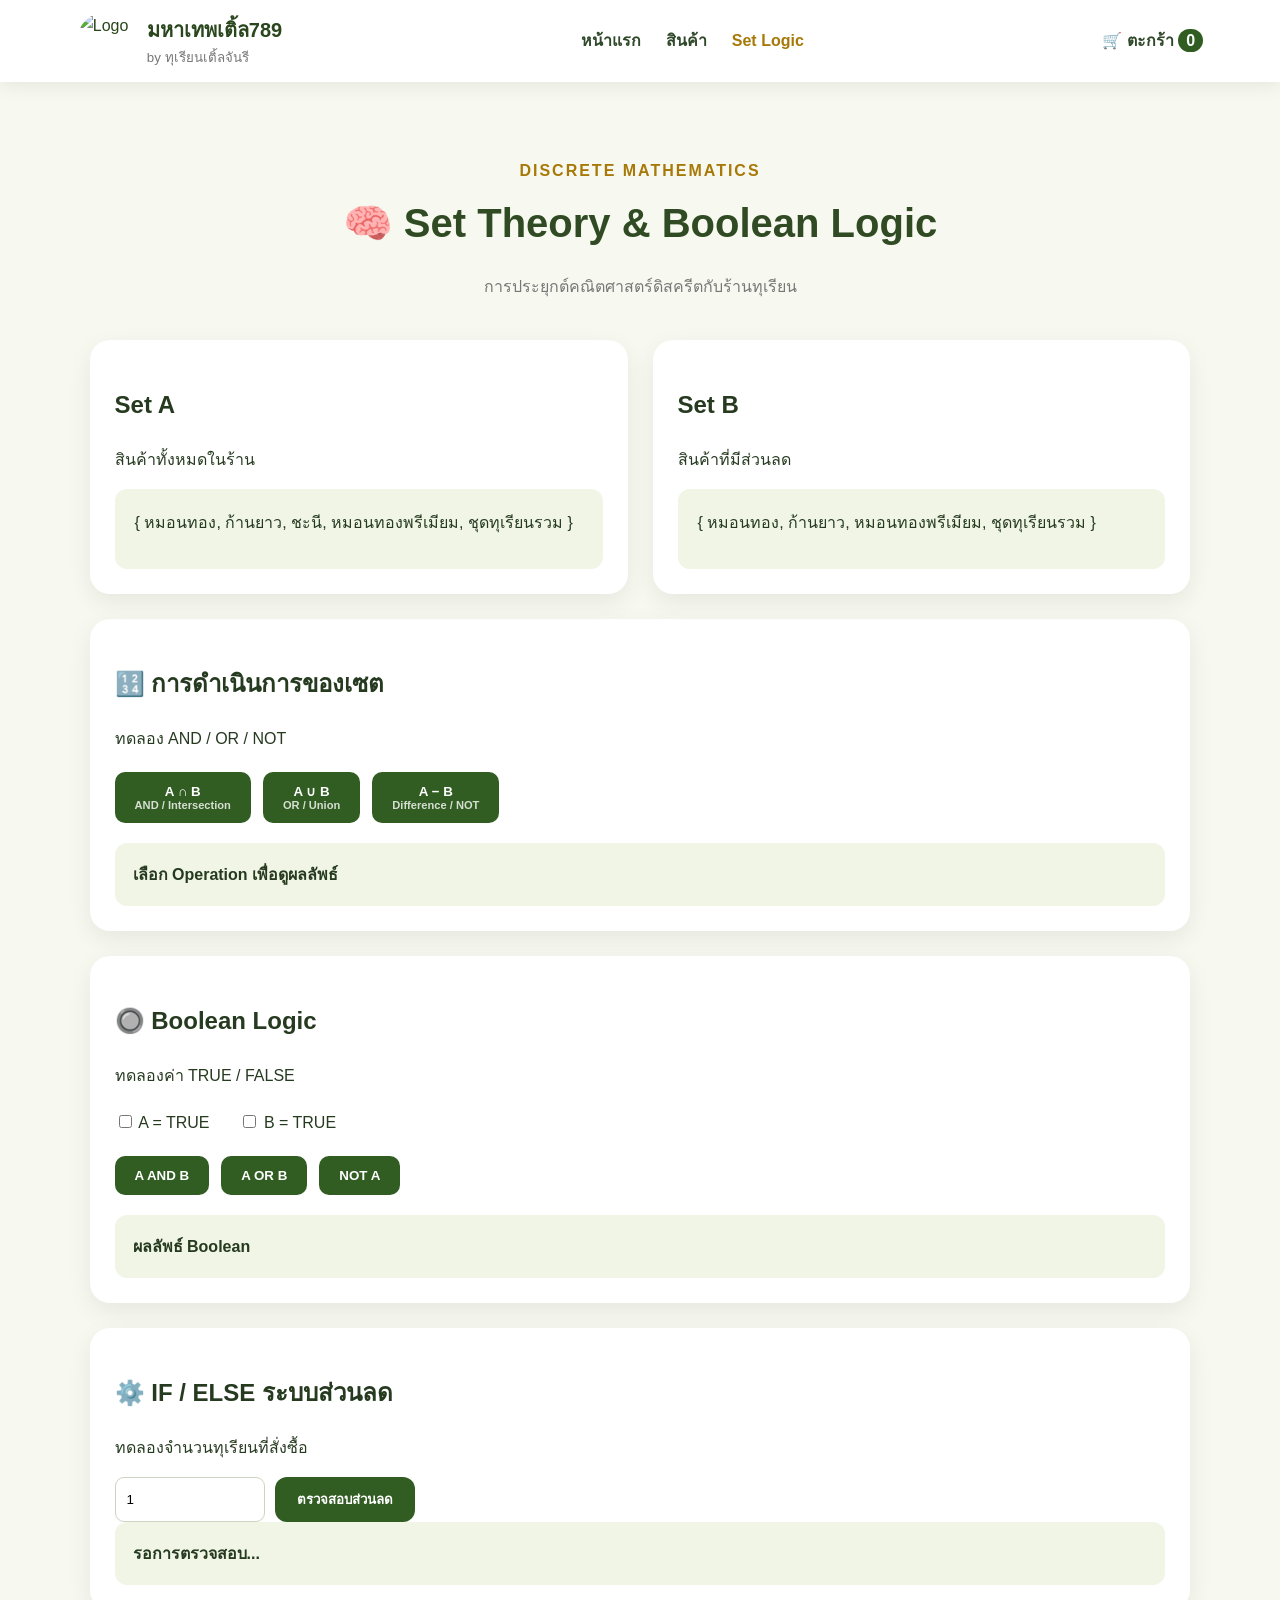
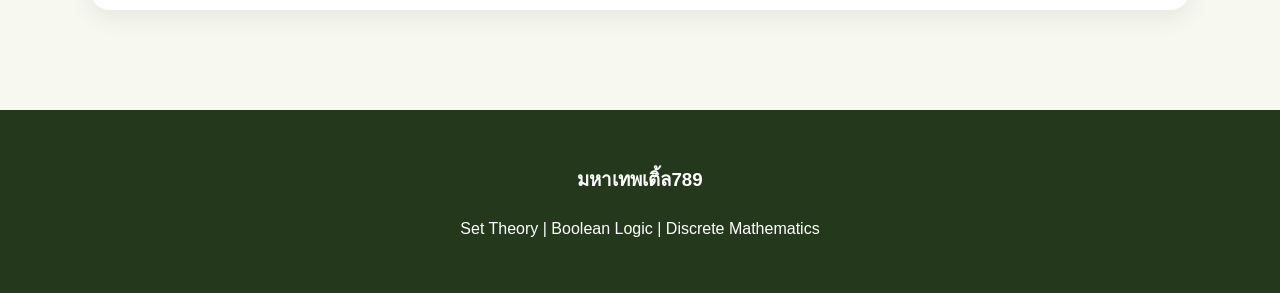
==== logic.html @ 9e235b9e "Rename logic html to logic.html" ====
<!DOCTYPE html>
<html lang="th">

<head>

    <meta charset="UTF-8">

    <meta name="viewport"
          content="width=device-width, initial-scale=1.0">

    <title>
        Set Logic | มหาเทพเติ้ล789
    </title>

    <link rel="stylesheet"
          href="style.css">

</head>


<body>


<header class="header">

    <a href="index.html"
       class="brand">

        <img src="images/logo.png"
             alt="Logo">

        <div>

            <strong>
                มหาเทพเติ้ล789
            </strong>

            <small>
                by ทุเรียนเติ้ลจันรี
            </small>

        </div>

    </a>


    <nav>

        <a href="index.html">
            หน้าแรก
        </a>

        <a href="products.html">
            สินค้า
        </a>

        <a class="active"
           href="logic.html">
            Set Logic
        </a>

    </nav>


    <a href="products.html"
       class="cart-link">

        🛒 ตะกร้า

        <span id="cartCount">
            0
        </span>

    </a>

</header>


<main class="section">


<div class="section-title">

    <span>
        DISCRETE MATHEMATICS
    </span>

    <h1>
        🧠 Set Theory & Boolean Logic
    </h1>

    <p>
        การประยุกต์คณิตศาสตร์ดิสครีตกับร้านทุเรียน
    </p>

</div>


<!-- SET A / SET B -->

<div class="logic-grid">


    <div class="logic-card">

        <h2>
            Set A
        </h2>

        <p>
            สินค้าทั้งหมดในร้าน
        </p>

        <div id="setA"
             class="set-box">

            กำลังโหลด...

        </div>

    </div>


    <div class="logic-card">

        <h2>
            Set B
        </h2>

        <p>
            สินค้าที่มีส่วนลด
        </p>

        <div id="setB"
             class="set-box">

            กำลังโหลด...

        </div>

    </div>

</div>


<!-- SET OPERATION -->

<div class="logic-card">

    <h2>
        🔢 การดำเนินการของเซต
    </h2>

    <p>
        ทดลอง AND / OR / NOT
    </p>


    <div class="logic-buttons">


        <button onclick="setOperation('AND')">

            A ∩ B

            <small>
                AND / Intersection
            </small>

        </button>


        <button onclick="setOperation('OR')">

            A ∪ B

            <small>
                OR / Union
            </small>

        </button>


        <button onclick="setOperation('NOT')">

            A − B

            <small>
                Difference / NOT
            </small>

        </button>

    </div>


    <div id="setResult"
         class="result">

        เลือก Operation
        เพื่อดูผลลัพธ์

    </div>

</div>


<!-- BOOLEAN -->

<div class="logic-card">

    <h2>
        🔘 Boolean Logic
    </h2>

    <p>
        ทดลองค่า TRUE / FALSE
    </p>


    <div class="boolean-controls">


        <label>

            <input
                type="checkbox"
                id="booleanA">

            A = TRUE

        </label>


        <label>

            <input
                type="checkbox"
                id="booleanB">

            B = TRUE

        </label>

    </div>


    <div class="logic-buttons">


        <button onclick="booleanOperation('AND')">

            A AND B

        </button>


        <button onclick="booleanOperation('OR')">

            A OR B

        </button>


        <button onclick="booleanOperation('NOT')">

            NOT A

        </button>


    </div>


    <div id="booleanResult"
         class="result">

        ผลลัพธ์ Boolean

    </div>

</div>


<!-- IF ELSE -->

<div class="logic-card">

    <h2>
        ⚙️ IF / ELSE ระบบส่วนลด
    </h2>

    <p>
        ทดลองจำนวนทุเรียนที่สั่งซื้อ
    </p>


    <div class="form-row">

        <input
            type="number"
            id="quantityInput"
            min="1"
            value="1">


        <button
            class="btn"
            onclick="checkDiscount()">

            ตรวจสอบส่วนลด

        </button>

    </div>


    <div id="ifElseResult"
         class="result">

        รอการตรวจสอบ...

    </div>

</div>


</main>


<footer>

    <h3>
        มหาเทพเติ้ล789
    </h3>

    <p>
        Set Theory
        |
        Boolean Logic
        |
        Discrete Mathematics
    </p>

</footer>


<script src="script.js"></script>

</body>

</html>
---- style.css ----
* {
    box-sizing: border-box;
}


html {
    scroll-behavior: smooth;
}


body {
    margin: 0;

    font-family:
        Tahoma,
        Arial,
        sans-serif;

    color: #263a20;

    background: #f7f8ef;

    line-height: 1.7;
}


/* ================= HEADER ================= */

.header {

    position: sticky;

    top: 0;

    z-index: 100;

    display: flex;

    align-items: center;

    justify-content: space-between;

    padding: 12px 6%;

    background: white;

    box-shadow:
        0 3px 18px rgba(0,0,0,.08);

}


.brand {

    display: flex;

    align-items: center;

    gap: 12px;

    text-decoration: none;

    color: #29461c;

}


.brand img {

    width: 58px;

    height: 58px;

    border-radius: 50%;

    object-fit: cover;

}


.brand strong {

    display: block;

    font-size: 20px;

}


.brand small {

    display: block;

    color: #777;

}


nav {

    display: flex;

    gap: 25px;

}


nav a {

    color: #30482a;

    text-decoration: none;

    font-weight: bold;

}


nav a:hover,
nav a.active {

    color: #a77908;

}


.cart-link {

    text-decoration: none;

    color: #30482a;

    font-weight: bold;

}


.cart-link span {

    background: #315d22;

    color: white;

    padding: 3px 8px;

    border-radius: 20px;

}


/* ================= HERO ================= */

.hero {

    min-height: 650px;

    padding: 70px 8%;

    display: flex;

    align-items: center;

    justify-content: space-between;

    background:
        linear-gradient(
            135deg,
            #eaf4d3,
            #fffbea
        );

}


.hero-content {

    width: 50%;

}


.badge {

    display: inline-block;

    padding: 7px 15px;

    border-radius: 30px;

    background: #dcecbc;

    color: #3b641f;

    font-weight: bold;

}


.hero h1 {

    font-size: 65px;

    line-height: 1.15;

    color: #294719;

}


.hero h1 span {

    color: #b7870c;

}


.hero-content p {

    font-size: 18px;

    color: #5c6856;

}


.hero-image {

    width: 45%;

    text-align: center;

}


.hero-image img {

    width: 100%;

    max-width: 520px;

    filter:
        drop-shadow(
            0 20px 20px
            rgba(0,0,0,.25)
        );

}


.hero-buttons {

    display: flex;

    gap: 12px;

    margin-top: 25px;

}


/* ================= BUTTON ================= */

.btn {

    display: inline-block;

    padding: 12px 22px;

    border-radius: 12px;

    background: #315d22;

    color: white;

    text-decoration: none;

    border: none;

    font-weight: bold;

    cursor: pointer;

}


.btn.secondary {

    background: white;

    color: #315d22;

    border: 1px solid #315d22;

}


.btn:hover {

    opacity: .85;

}


/* ================= SECTION ================= */

.section {

    padding: 75px 7%;

}


.section-title {

    text-align: center;

    margin-bottom: 40px;

}


.section-title span {

    color: #a77908;

    font-weight: bold;

    letter-spacing: 2px;

}


.section-title h1,
.section-title h2 {

    margin: 5px 0;

    font-size: 40px;

    color: #304b23;

}


.section-title p {

    color: #777;

}


/* ================= FEATURE ================= */

.feature-grid {

    display: grid;

    grid-template-columns:
        repeat(
            auto-fit,
            minmax(230px,1fr)
        );

    gap: 25px;

}


.feature-card {

    background: white;

    padding: 25px;

    border-radius: 20px;

    box-shadow:
        0 8px 25px
        rgba(0,0,0,.07);

}


.feature-icon {

    font-size: 40px;

}


/* ================= FILTER ================= */

.filters {

    display: flex;

    justify-content: center;

    flex-wrap: wrap;

    gap: 10px;

    margin-bottom: 30px;

}


.filter {

    padding: 9px 18px;

    border-radius: 30px;

    border: 1px solid #ccd5c3;

    background: white;

    color: #315d22;

    cursor: pointer;

}


.filter.active,
.filter:hover {

    background: #315d22;

    color: white;

}


/* ================= PRODUCT ================= */

.product-grid {

    display: grid;

    grid-template-columns:
        repeat(
            auto-fit,
            minmax(230px,1fr)
        );

    gap: 25px;

}


.product-card {

    background: white;

    padding: 20px;

    border-radius: 20px;

    box-shadow:
        0 8px 25px
        rgba(0,0,0,.07);

}


.product-image {

    height: 190px;

    background: #f0f5e5;

    border-radius: 15px;

    display: flex;

    justify-content: center;

    align-items: center;

}


.product-image img {

    width: 100%;

    height: 100%;

    object-fit: contain;

}


.category {

    font-size: 13px;

    color: #a77908;

}


.price {

    font-size: 22px;

    font-weight: bold;

    color: #b37d05;

}


.old-price {

    text-decoration: line-through;

    color: #999;

    font-size: 14px;

}


.add-cart {

    width: 100%;

    border: none;

    padding: 11px;

    background: #315d22;

    color: white;

    border-radius: 10px;

    cursor: pointer;

    font-weight: bold;

}


/* ================= CART ================= */

.cart-box {

    display: grid;

    grid-template-columns:
        1.5fr 1fr;

    gap: 25px;

    margin-top: 60px;

    background: white;

    padding: 25px;

    border-radius: 20px;

}


.cart-box aside {

    background: #f3f5eb;

    padding: 20px;

    border-radius: 15px;

}


.cart-item {

    display: flex;

    align-items: center;

    gap: 15px;

    padding: 15px 0;

    border-bottom: 1px solid #eee;

}


.cart-item img {

    width: 70px;

    height: 70px;

    object-fit: contain;

}


.cart-info {

    flex: 1;

}


.qty button {

    border: none;

    width: 30px;

    height: 30px;

    border-radius: 50%;

    background: #315d22;

    color: white;

    cursor: pointer;

}


.delete {

    background: #c94735;

    color: white;

    border: none;

    padding: 6px 10px;

    border-radius: 8px;

    cursor: pointer;

}


.summary {

    display: flex;

    justify-content: space-between;

    margin: 15px 0;

}


.total {

    display: flex;

    justify-content: space-between;

    font-size: 22px;

}


.checkout {

    width: 100%;

    margin-top: 20px;

    padding: 13px;

    border: none;

    border-radius: 10px;

    background: #315d22;

    color: white;

    cursor: pointer;

    font-weight: bold;

}


/* ================= LOGIC ================= */

.logic-grid {

    display: grid;

    grid-template-columns:
        repeat(
            auto-fit,
            minmax(280px,1fr)
        );

    gap: 25px;

}


.logic-card {

    background: white;

    padding: 25px;

    margin-bottom: 25px;

    border-radius: 20px;

    box-shadow:
        0 8px 25px
        rgba(0,0,0,.07);

}


.set-box {

    background: #f0f5e5;

    padding: 20px;

    border-radius: 12px;

    min-height: 80px;

}


.logic-buttons {

    display: flex;

    flex-wrap: wrap;

    gap: 12px;

    margin: 20px 0;

}


.logic-buttons button {

    border: none;

    padding: 12px 20px;

    border-radius: 10px;

    background: #315d22;

    color: white;

    cursor: pointer;

    font-weight: bold;

}


.logic-buttons small {

    display: block;

    opacity: .8;

}


.result {

    background: #f0f5e5;

    padding: 18px;

    border-radius: 12px;

    font-weight: bold;

}


.boolean-controls {

    display: flex;

    gap: 30px;

    margin: 20px 0;

}


.form-row {

    display: flex;

    gap: 10px;

}


.form-row input {

    padding: 11px;

    width: 150px;

    border: 1px solid #ccd5c3;

    border-radius: 9px;

}


/* ================= FOOTER ================= */

footer {

    text-align: center;

    background: #24391c;

    color: white;

    padding: 35px 20px;

}


/* ================= MOBILE ================= */

@media(max-width:850px) {

    .header {

        flex-wrap: wrap;

        gap: 12px;

    }


    nav {

        width: 100%;

        justify-content: center;

    }


    .hero {

        flex-direction: column;

        text-align: center;

    }


    .hero-content,
    .hero-image {

        width: 100%;

    }


    .hero-image {

        margin-top: 30px;

    }


    .cart-box {

        grid-template-columns: 1fr;

    }

}


@media(max-width:600px) {

    .hero h1 {

        font-size: 43px;

    }


    .hero-buttons {

        flex-direction: column;

    }


    .boolean-controls {

        flex-direction: column;

        gap: 10px;

    }


    .form-row {

        flex-direction: column;

    }


    .form-row input {

        width: 100%;

    }

}
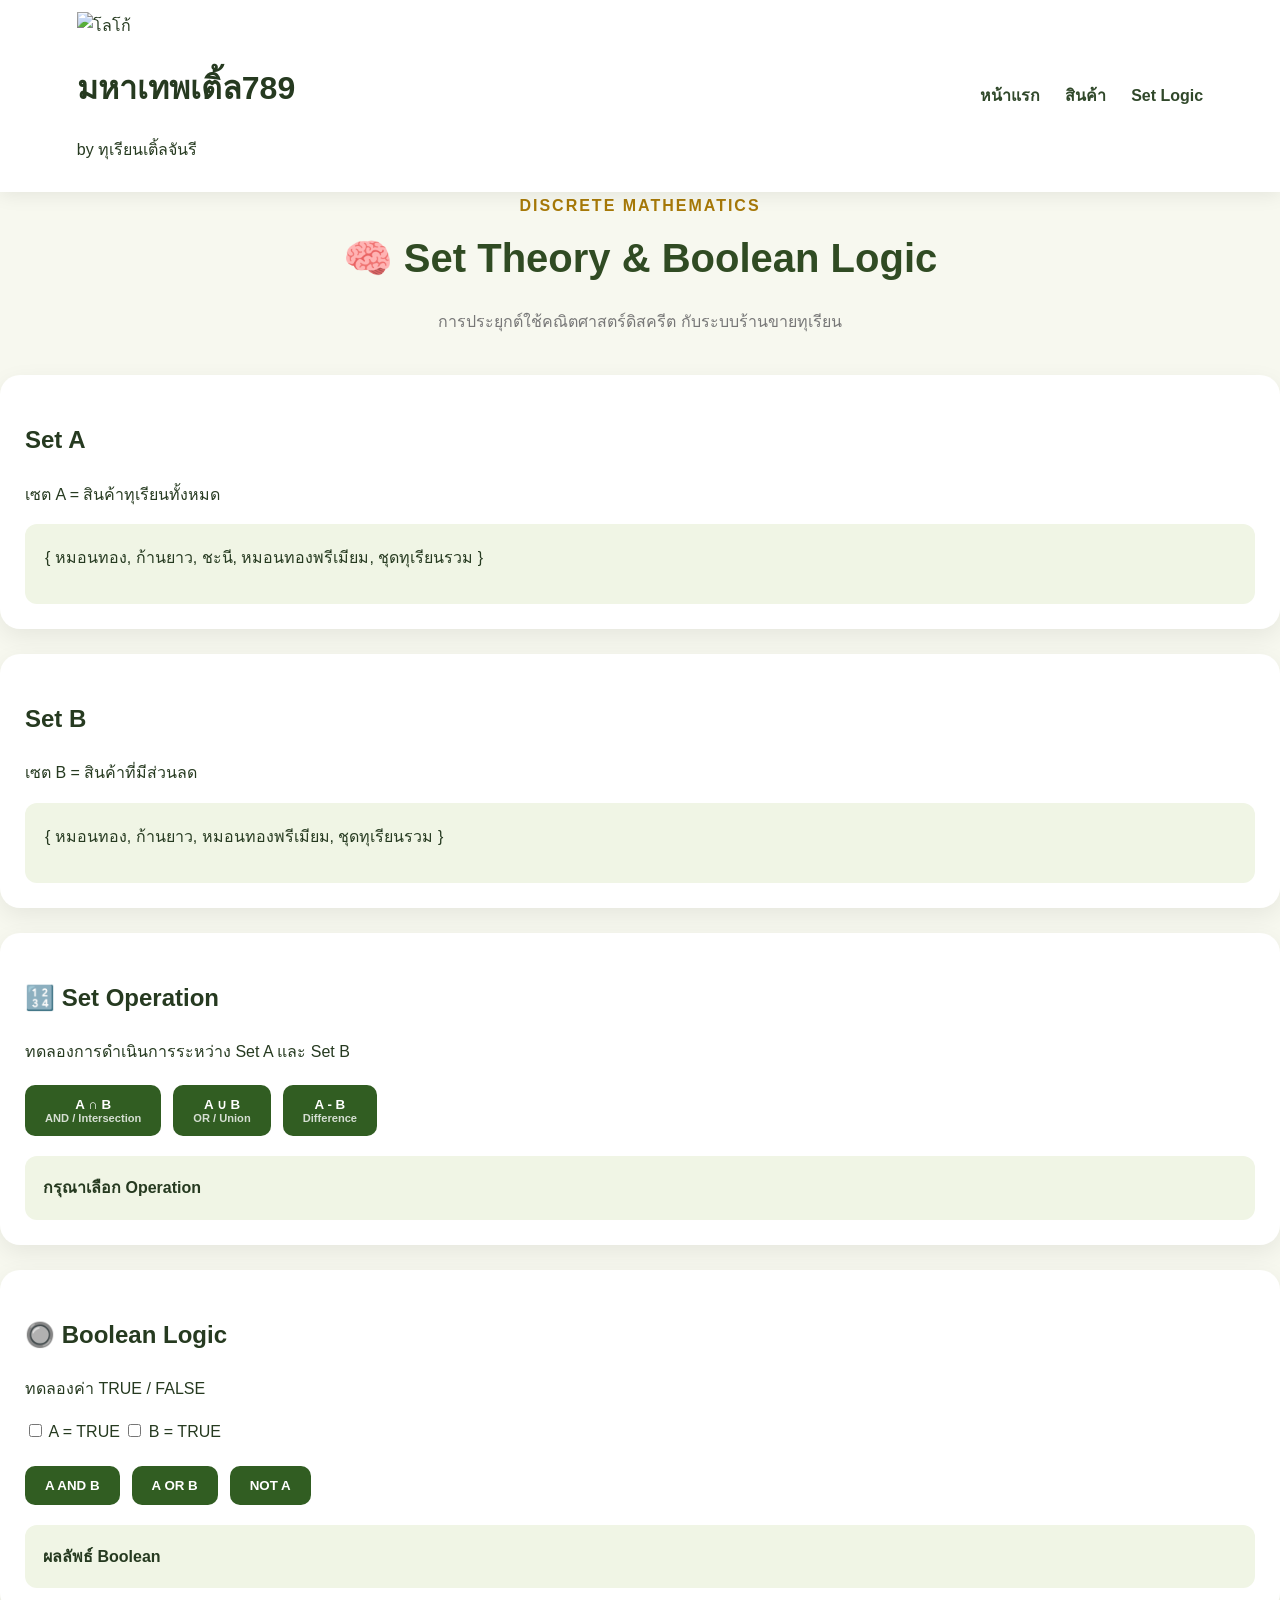
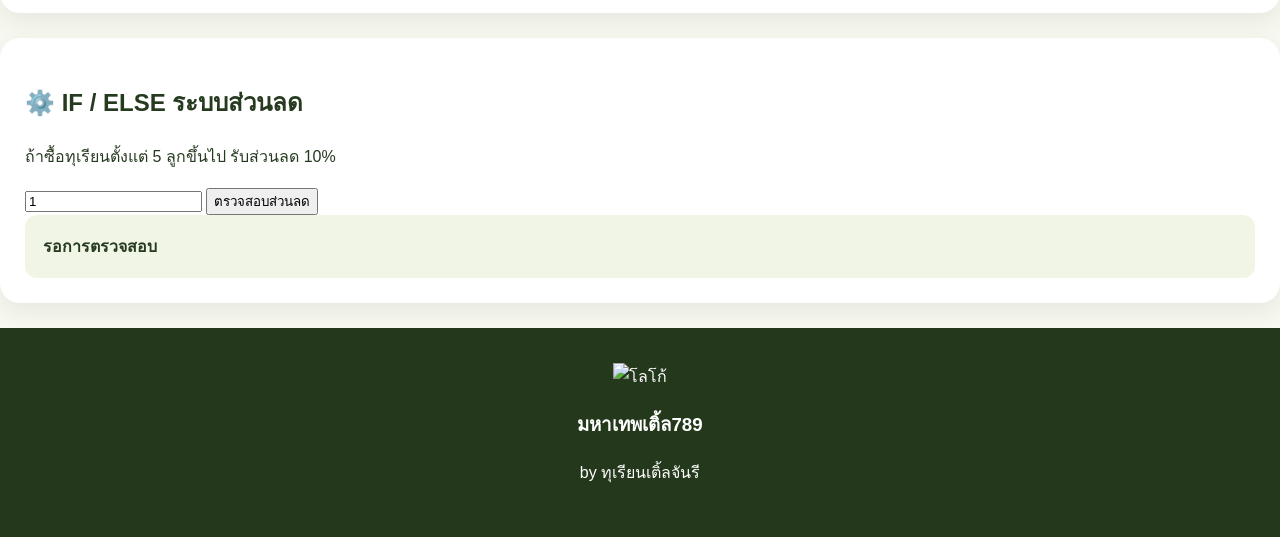
==== commit 2977860a: "Update logic.html" ====
--- a/logic.html
+++ b/logic.html
@@ -8,339 +8,267 @@
     <meta name="viewport"
           content="width=device-width, initial-scale=1.0">
 
-    <title>
-        Set Logic | มหาเทพเติ้ล789
-    </title>
-
-    <link rel="stylesheet"
-          href="style.css">
+    <title>Set Logic | มหาเทพเติ้ล789</title>
+
+    <link rel="stylesheet" href="style.css">
 
 </head>
 
-
 <body>
 
 
 <header class="header">
 
-    <a href="index.html"
-       class="brand">
-
-        <img src="images/logo.png"
-             alt="Logo">
+    <div class="logo-area">
+
+        <img src="durian.png"
+             class="logo"
+             alt="โลโก้">
 
         <div>
 
-            <strong>
-                มหาเทพเติ้ล789
-            </strong>
-
-            <small>
-                by ทุเรียนเติ้ลจันรี
-            </small>
-
-        </div>
-
-    </a>
+            <h1>มหาเทพเติ้ล789</h1>
+
+            <p>by ทุเรียนเติ้ลจันรี</p>
+
+        </div>
+
+    </div>
 
 
     <nav>
 
-        <a href="index.html">
-            หน้าแรก
-        </a>
-
-        <a href="products.html">
-            สินค้า
-        </a>
-
-        <a class="active"
-           href="logic.html">
-            Set Logic
-        </a>
+        <a href="index.html">หน้าแรก</a>
+
+        <a href="products.html">สินค้า</a>
+
+        <a href="logic.html">Set Logic</a>
 
     </nav>
 
-
-    <a href="products.html"
-       class="cart-link">
-
-        🛒 ตะกร้า
-
-        <span id="cartCount">
-            0
+</header>
+
+
+<section class="logic-page">
+
+    <div class="section-title">
+
+        <span>
+            DISCRETE MATHEMATICS
         </span>
 
-    </a>
-
-</header>
-
-
-<main class="section">
-
-
-<div class="section-title">
-
-    <span>
-        DISCRETE MATHEMATICS
-    </span>
-
-    <h1>
-        🧠 Set Theory & Boolean Logic
-    </h1>
-
-    <p>
-        การประยุกต์คณิตศาสตร์ดิสครีตกับร้านทุเรียน
-    </p>
-
-</div>
-
-
-<!-- SET A / SET B -->
-
-<div class="logic-grid">
-
-
-    <div class="logic-card">
-
         <h2>
-            Set A
+            🧠 Set Theory & Boolean Logic
         </h2>
 
         <p>
-            สินค้าทั้งหมดในร้าน
+            การประยุกต์ใช้คณิตศาสตร์ดิสครีต
+            กับระบบร้านขายทุเรียน
+        </p>
+
+    </div>
+
+
+    <!-- SET A -->
+
+    <div class="logic-card">
+
+        <h2>Set A</h2>
+
+        <p>
+            เซต A = สินค้าทุเรียนทั้งหมด
         </p>
 
         <div id="setA"
              class="set-box">
 
-            กำลังโหลด...
-
-        </div>
-
-    </div>
-
-
-    <div class="logic-card">
-
-        <h2>
-            Set B
-        </h2>
-
-        <p>
-            สินค้าที่มีส่วนลด
+        </div>
+
+    </div>
+
+
+    <!-- SET B -->
+
+    <div class="logic-card">
+
+        <h2>Set B</h2>
+
+        <p>
+            เซต B = สินค้าที่มีส่วนลด
         </p>
 
         <div id="setB"
              class="set-box">
 
-            กำลังโหลด...
-
-        </div>
-
-    </div>
-
-</div>
-
-
-<!-- SET OPERATION -->
-
-<div class="logic-card">
-
-    <h2>
-        🔢 การดำเนินการของเซต
-    </h2>
-
-    <p>
-        ทดลอง AND / OR / NOT
-    </p>
-
-
-    <div class="logic-buttons">
-
-
-        <button onclick="setOperation('AND')">
-
-            A ∩ B
-
-            <small>
-                AND / Intersection
-            </small>
-
-        </button>
-
-
-        <button onclick="setOperation('OR')">
-
-            A ∪ B
-
-            <small>
-                OR / Union
-            </small>
-
-        </button>
-
-
-        <button onclick="setOperation('NOT')">
-
-            A − B
-
-            <small>
-                Difference / NOT
-            </small>
-
-        </button>
-
-    </div>
-
-
-    <div id="setResult"
-         class="result">
-
-        เลือก Operation
-        เพื่อดูผลลัพธ์
-
-    </div>
-
-</div>
-
-
-<!-- BOOLEAN -->
-
-<div class="logic-card">
-
-    <h2>
-        🔘 Boolean Logic
-    </h2>
-
-    <p>
-        ทดลองค่า TRUE / FALSE
-    </p>
-
-
-    <div class="boolean-controls">
-
-
-        <label>
-
-            <input
-                type="checkbox"
-                id="booleanA">
+        </div>
+
+    </div>
+
+
+    <!-- SET OPERATION -->
+
+    <div class="logic-card">
+
+        <h2>🔢 Set Operation</h2>
+
+        <p>
+            ทดลองการดำเนินการระหว่าง Set A และ Set B
+        </p>
+
+
+        <div class="logic-buttons">
+
+            <button onclick="setOperation('AND')">
+
+                A ∩ B
+
+                <small>
+                    AND / Intersection
+                </small>
+
+            </button>
+
+
+            <button onclick="setOperation('OR')">
+
+                A ∪ B
+
+                <small>
+                    OR / Union
+                </small>
+
+            </button>
+
+
+            <button onclick="setOperation('NOT')">
+
+                A - B
+
+                <small>
+                    Difference
+                </small>
+
+            </button>
+
+        </div>
+
+
+        <div id="logicResult"
+             class="result">
+
+            กรุณาเลือก Operation
+
+        </div>
+
+    </div>
+
+
+    <!-- BOOLEAN -->
+
+    <div class="logic-card">
+
+        <h2>🔘 Boolean Logic</h2>
+
+        <p>
+            ทดลองค่า TRUE / FALSE
+        </p>
+
+
+        <label class="check">
+
+            <input type="checkbox"
+                   id="booleanA">
 
             A = TRUE
 
         </label>
 
 
-        <label>
-
-            <input
-                type="checkbox"
-                id="booleanB">
+        <label class="check">
+
+            <input type="checkbox"
+                   id="booleanB">
 
             B = TRUE
 
         </label>
 
-    </div>
-
-
-    <div class="logic-buttons">
-
-
-        <button onclick="booleanOperation('AND')">
-
-            A AND B
-
-        </button>
-
-
-        <button onclick="booleanOperation('OR')">
-
-            A OR B
-
-        </button>
-
-
-        <button onclick="booleanOperation('NOT')">
-
-            NOT A
-
-        </button>
-
-
-    </div>
-
-
-    <div id="booleanResult"
-         class="result">
-
-        ผลลัพธ์ Boolean
-
-    </div>
-
-</div>
-
-
-<!-- IF ELSE -->
-
-<div class="logic-card">
-
-    <h2>
-        ⚙️ IF / ELSE ระบบส่วนลด
-    </h2>
-
-    <p>
-        ทดลองจำนวนทุเรียนที่สั่งซื้อ
-    </p>
-
-
-    <div class="form-row">
+
+        <div class="logic-buttons">
+
+            <button onclick="booleanOperation('AND')">
+                A AND B
+            </button>
+
+            <button onclick="booleanOperation('OR')">
+                A OR B
+            </button>
+
+            <button onclick="booleanOperation('NOT')">
+                NOT A
+            </button>
+
+        </div>
+
+
+        <div id="booleanResult"
+             class="result">
+
+            ผลลัพธ์ Boolean
+
+        </div>
+
+    </div>
+
+
+    <!-- IF ELSE -->
+
+    <div class="logic-card">
+
+        <h2>
+            ⚙️ IF / ELSE ระบบส่วนลด
+        </h2>
+
+        <p>
+            ถ้าซื้อทุเรียนตั้งแต่ 5 ลูกขึ้นไป
+            รับส่วนลด 10%
+        </p>
+
 
         <input
             type="number"
             id="quantityInput"
-            min="1"
-            value="1">
-
-
-        <button
-            class="btn"
-            onclick="checkDiscount()">
-
+            value="1"
+            min="1">
+
+
+        <button onclick="checkDiscount()">
             ตรวจสอบส่วนลด
-
         </button>
 
-    </div>
-
-
-    <div id="ifElseResult"
-         class="result">
-
-        รอการตรวจสอบ...
-
-    </div>
-
-</div>
-
-
-</main>
+
+        <div id="ifElseResult"
+             class="result">
+
+            รอการตรวจสอบ
+
+        </div>
+
+    </div>
+
+
+</section>
 
 
 <footer>
 
-    <h3>
-        มหาเทพเติ้ล789
-    </h3>
-
-    <p>
-        Set Theory
-        |
-        Boolean Logic
-        |
-        Discrete Mathematics
-    </p>
+    <img src="durian.png"
+         class="footer-logo"
+         alt="โลโก้">
+
+    <h3>มหาเทพเติ้ล789</h3>
+
+    <p>by ทุเรียนเติ้ลจันรี</p>
 
 </footer>
 
@@ -348,5 +276,4 @@
 <script src="script.js"></script>
 
 </body>
-
 </html>
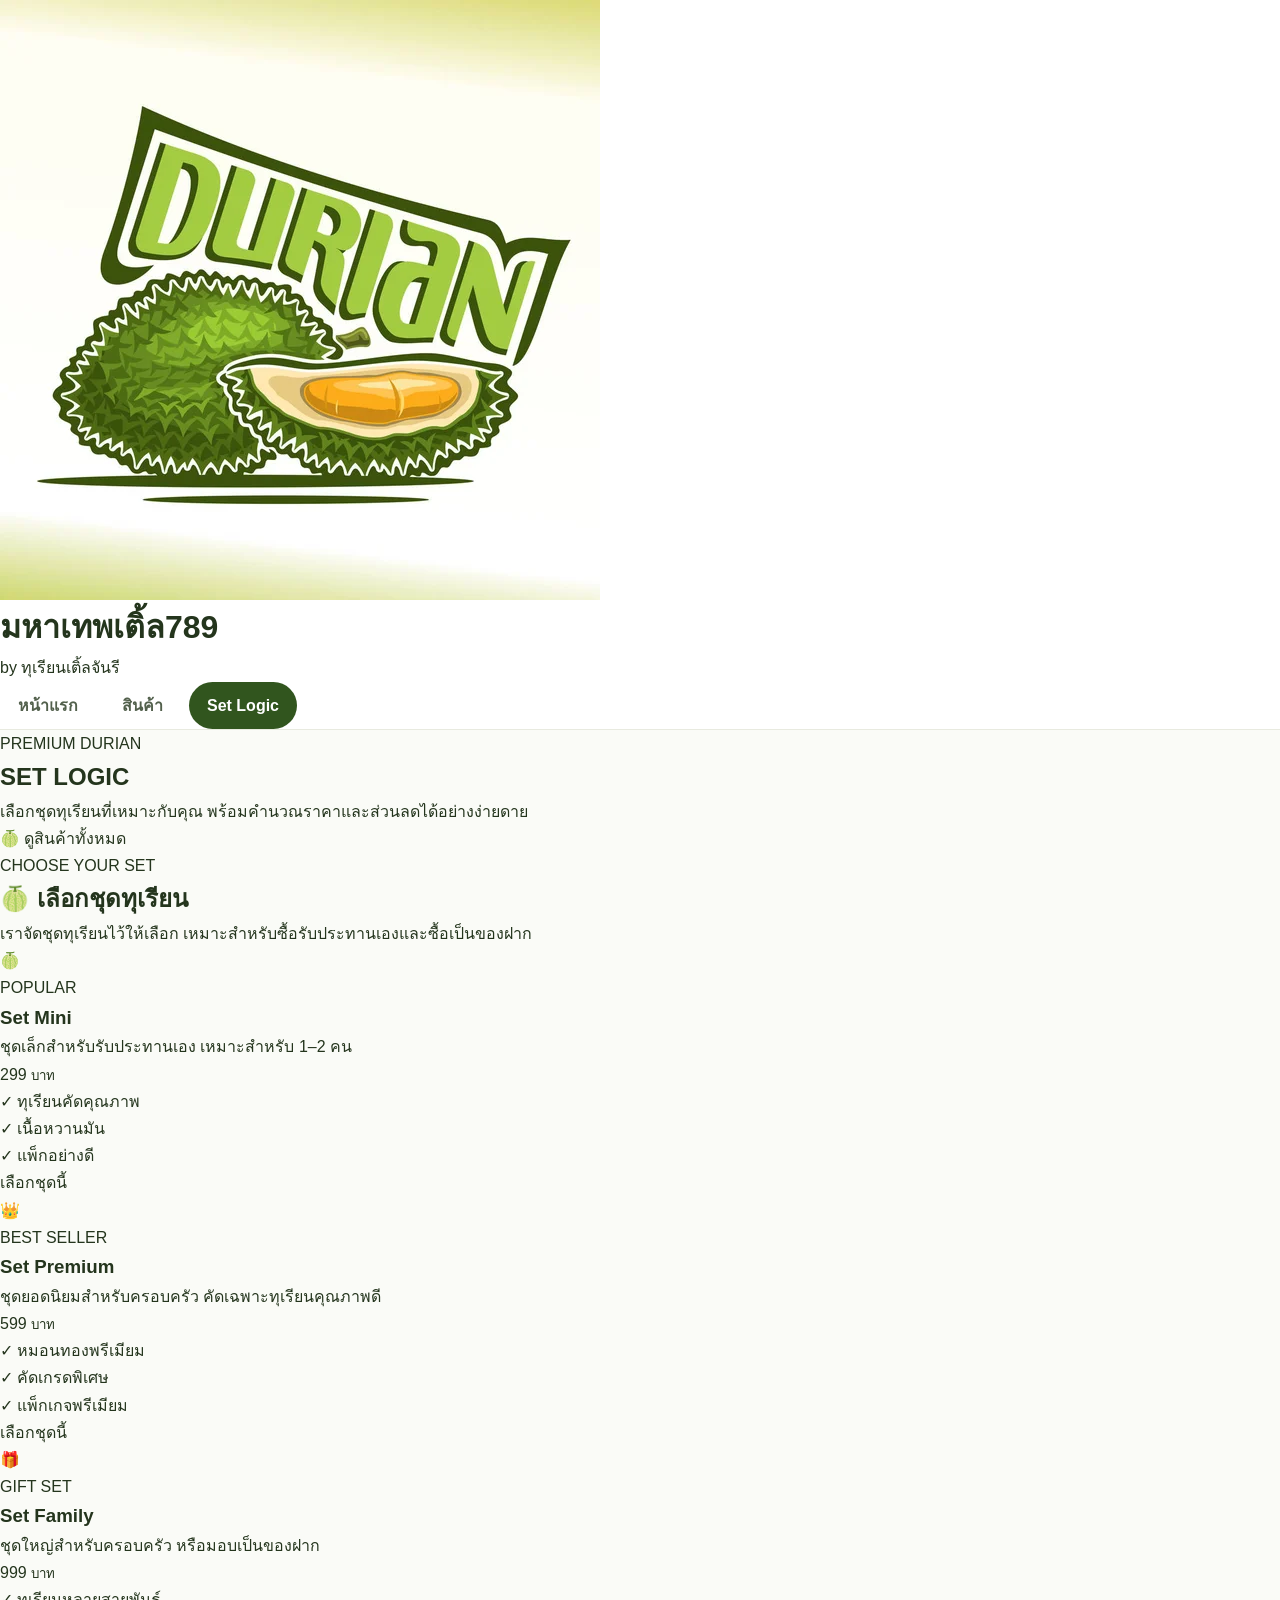
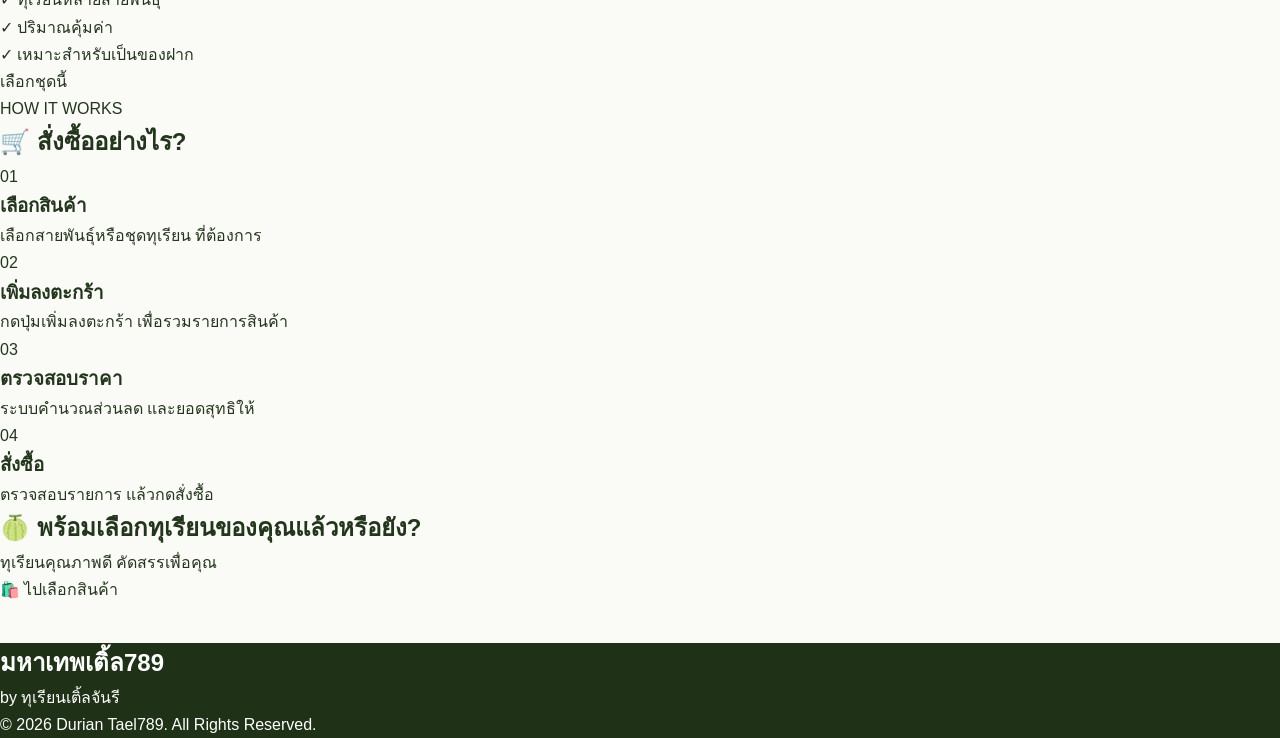
==== commit a637771e: "Update logic.html" ====
--- a/logic.html
+++ b/logic.html
@@ -1,279 +1,328 @@
 <!DOCTYPE html>
 <html lang="th">
-
 <head>
-
     <meta charset="UTF-8">
-
-    <meta name="viewport"
-          content="width=device-width, initial-scale=1.0">
+    <meta name="viewport" content="width=device-width, initial-scale=1.0">
 
     <title>Set Logic | มหาเทพเติ้ล789</title>
 
     <link rel="stylesheet" href="style.css">
-
 </head>
 
 <body>
 
-
+<!-- ================= HEADER ================= -->
 <header class="header">
 
     <div class="logo-area">
-
-        <img src="durian.png"
-             class="logo"
-             alt="โลโก้">
+        <img src="logo.png" alt="โลโก้ร้าน" class="logo">
 
         <div>
-
             <h1>มหาเทพเติ้ล789</h1>
-
             <p>by ทุเรียนเติ้ลจันรี</p>
-
-        </div>
-
+        </div>
     </div>
 
-
     <nav>
-
         <a href="index.html">หน้าแรก</a>
-
         <a href="products.html">สินค้า</a>
-
-        <a href="logic.html">Set Logic</a>
-
+        <a href="logic.html" class="active">Set Logic</a>
     </nav>
 
 </header>
 
 
-<section class="logic-page">
+<!-- ================= HERO ================= -->
+<section class="logic-hero">
+
+    <div class="logic-hero-content">
+
+        <span class="logic-label">
+            PREMIUM DURIAN
+        </span>
+
+        <h2>
+            SET LOGIC
+        </h2>
+
+        <p>
+            เลือกชุดทุเรียนที่เหมาะกับคุณ
+            พร้อมคำนวณราคาและส่วนลดได้อย่างง่ายดาย
+        </p>
+
+        <a href="products.html" class="logic-main-btn">
+            🍈 ดูสินค้าทั้งหมด
+        </a>
+
+    </div>
+
+</section>
+
+
+<!-- ================= SET LOGIC ================= -->
+<main class="logic-container">
 
     <div class="section-title">
 
-        <span>
-            DISCRETE MATHEMATICS
-        </span>
+        <span>CHOOSE YOUR SET</span>
 
         <h2>
-            🧠 Set Theory & Boolean Logic
+            🍈 เลือกชุดทุเรียน
         </h2>
 
         <p>
-            การประยุกต์ใช้คณิตศาสตร์ดิสครีต
-            กับระบบร้านขายทุเรียน
+            เราจัดชุดทุเรียนไว้ให้เลือก
+            เหมาะสำหรับซื้อรับประทานเองและซื้อเป็นของฝาก
         </p>
 
     </div>
 
 
-    <!-- SET A -->
-
-    <div class="logic-card">
-
-        <h2>Set A</h2>
+    <!-- SET CARDS -->
+    <div class="logic-grid">
+
+
+        <!-- SET 1 -->
+        <div class="logic-card">
+
+            <div class="logic-icon">
+                🍈
+            </div>
+
+            <span class="logic-tag">
+                POPULAR
+            </span>
+
+            <h3>
+                Set Mini
+            </h3>
+
+            <p>
+                ชุดเล็กสำหรับรับประทานเอง
+                เหมาะสำหรับ 1–2 คน
+            </p>
+
+            <div class="logic-price">
+                299 <small>บาท</small>
+            </div>
+
+            <ul>
+                <li>✓ ทุเรียนคัดคุณภาพ</li>
+                <li>✓ เนื้อหวานมัน</li>
+                <li>✓ แพ็กอย่างดี</li>
+            </ul>
+
+            <a href="products.html" class="logic-btn">
+                เลือกชุดนี้
+            </a>
+
+        </div>
+
+
+        <!-- SET 2 -->
+        <div class="logic-card featured">
+
+            <div class="logic-icon">
+                👑
+            </div>
+
+            <span class="logic-tag">
+                BEST SELLER
+            </span>
+
+            <h3>
+                Set Premium
+            </h3>
+
+            <p>
+                ชุดยอดนิยมสำหรับครอบครัว
+                คัดเฉพาะทุเรียนคุณภาพดี
+            </p>
+
+            <div class="logic-price">
+                599 <small>บาท</small>
+            </div>
+
+            <ul>
+                <li>✓ หมอนทองพรีเมียม</li>
+                <li>✓ คัดเกรดพิเศษ</li>
+                <li>✓ แพ็กเกจพรีเมียม</li>
+            </ul>
+
+            <a href="products.html" class="logic-btn">
+                เลือกชุดนี้
+            </a>
+
+        </div>
+
+
+        <!-- SET 3 -->
+        <div class="logic-card">
+
+            <div class="logic-icon">
+                🎁
+            </div>
+
+            <span class="logic-tag">
+                GIFT SET
+            </span>
+
+            <h3>
+                Set Family
+            </h3>
+
+            <p>
+                ชุดใหญ่สำหรับครอบครัว
+                หรือมอบเป็นของฝาก
+            </p>
+
+            <div class="logic-price">
+                999 <small>บาท</small>
+            </div>
+
+            <ul>
+                <li>✓ ทุเรียนหลายสายพันธุ์</li>
+                <li>✓ ปริมาณคุ้มค่า</li>
+                <li>✓ เหมาะสำหรับเป็นของฝาก</li>
+            </ul>
+
+            <a href="products.html" class="logic-btn">
+                เลือกชุดนี้
+            </a>
+
+        </div>
+
+    </div>
+
+
+    <!-- ================= HOW IT WORKS ================= -->
+    <section class="logic-info">
+
+        <div class="section-title">
+
+            <span>HOW IT WORKS</span>
+
+            <h2>
+                🛒 สั่งซื้ออย่างไร?
+            </h2>
+
+        </div>
+
+
+        <div class="steps">
+
+            <div class="step">
+
+                <div class="step-number">
+                    01
+                </div>
+
+                <h3>
+                    เลือกสินค้า
+                </h3>
+
+                <p>
+                    เลือกสายพันธุ์หรือชุดทุเรียน
+                    ที่ต้องการ
+                </p>
+
+            </div>
+
+
+            <div class="step">
+
+                <div class="step-number">
+                    02
+                </div>
+
+                <h3>
+                    เพิ่มลงตะกร้า
+                </h3>
+
+                <p>
+                    กดปุ่มเพิ่มลงตะกร้า
+                    เพื่อรวมรายการสินค้า
+                </p>
+
+            </div>
+
+
+            <div class="step">
+
+                <div class="step-number">
+                    03
+                </div>
+
+                <h3>
+                    ตรวจสอบราคา
+                </h3>
+
+                <p>
+                    ระบบคำนวณส่วนลด
+                    และยอดสุทธิให้
+                </p>
+
+            </div>
+
+
+            <div class="step">
+
+                <div class="step-number">
+                    04
+                </div>
+
+                <h3>
+                    สั่งซื้อ
+                </h3>
+
+                <p>
+                    ตรวจสอบรายการ
+                    แล้วกดสั่งซื้อ
+                </p>
+
+            </div>
+
+        </div>
+
+    </section>
+
+
+    <!-- ================= CTA ================= -->
+    <section class="logic-cta">
+
+        <h2>
+            🍈 พร้อมเลือกทุเรียนของคุณแล้วหรือยัง?
+        </h2>
 
         <p>
-            เซต A = สินค้าทุเรียนทั้งหมด
+            ทุเรียนคุณภาพดี คัดสรรเพื่อคุณ
         </p>
 
-        <div id="setA"
-             class="set-box">
-
-        </div>
-
-    </div>
-
-
-    <!-- SET B -->
-
-    <div class="logic-card">
-
-        <h2>Set B</h2>
-
-        <p>
-            เซต B = สินค้าที่มีส่วนลด
-        </p>
-
-        <div id="setB"
-             class="set-box">
-
-        </div>
-
-    </div>
-
-
-    <!-- SET OPERATION -->
-
-    <div class="logic-card">
-
-        <h2>🔢 Set Operation</h2>
-
-        <p>
-            ทดลองการดำเนินการระหว่าง Set A และ Set B
-        </p>
-
-
-        <div class="logic-buttons">
-
-            <button onclick="setOperation('AND')">
-
-                A ∩ B
-
-                <small>
-                    AND / Intersection
-                </small>
-
-            </button>
-
-
-            <button onclick="setOperation('OR')">
-
-                A ∪ B
-
-                <small>
-                    OR / Union
-                </small>
-
-            </button>
-
-
-            <button onclick="setOperation('NOT')">
-
-                A - B
-
-                <small>
-                    Difference
-                </small>
-
-            </button>
-
-        </div>
-
-
-        <div id="logicResult"
-             class="result">
-
-            กรุณาเลือก Operation
-
-        </div>
-
-    </div>
-
-
-    <!-- BOOLEAN -->
-
-    <div class="logic-card">
-
-        <h2>🔘 Boolean Logic</h2>
-
-        <p>
-            ทดลองค่า TRUE / FALSE
-        </p>
-
-
-        <label class="check">
-
-            <input type="checkbox"
-                   id="booleanA">
-
-            A = TRUE
-
-        </label>
-
-
-        <label class="check">
-
-            <input type="checkbox"
-                   id="booleanB">
-
-            B = TRUE
-
-        </label>
-
-
-        <div class="logic-buttons">
-
-            <button onclick="booleanOperation('AND')">
-                A AND B
-            </button>
-
-            <button onclick="booleanOperation('OR')">
-                A OR B
-            </button>
-
-            <button onclick="booleanOperation('NOT')">
-                NOT A
-            </button>
-
-        </div>
-
-
-        <div id="booleanResult"
-             class="result">
-
-            ผลลัพธ์ Boolean
-
-        </div>
-
-    </div>
-
-
-    <!-- IF ELSE -->
-
-    <div class="logic-card">
-
-        <h2>
-            ⚙️ IF / ELSE ระบบส่วนลด
-        </h2>
-
-        <p>
-            ถ้าซื้อทุเรียนตั้งแต่ 5 ลูกขึ้นไป
-            รับส่วนลด 10%
-        </p>
-
-
-        <input
-            type="number"
-            id="quantityInput"
-            value="1"
-            min="1">
-
-
-        <button onclick="checkDiscount()">
-            ตรวจสอบส่วนลด
-        </button>
-
-
-        <div id="ifElseResult"
-             class="result">
-
-            รอการตรวจสอบ
-
-        </div>
-
-    </div>
-
-
-</section>
-
-
+        <a href="products.html">
+            🛍️ ไปเลือกสินค้า
+        </a>
+
+    </section>
+
+</main>
+
+
+<!-- ================= FOOTER ================= -->
 <footer>
 
-    <img src="durian.png"
-         class="footer-logo"
-         alt="โลโก้">
-
-    <h3>มหาเทพเติ้ล789</h3>
-
-    <p>by ทุเรียนเติ้ลจันรี</p>
+    <h2>
+        มหาเทพเติ้ล789
+    </h2>
+
+    <p>
+        by ทุเรียนเติ้ลจันรี
+    </p>
+
+    <p class="footer-copy">
+        © 2026 Durian Tael789. All Rights Reserved.
+    </p>
 
 </footer>
-
-
-<script src="script.js"></script>
 
 </body>
 </html>
--- a/style.css
+++ b/style.css
@@ -1,936 +1,885 @@
 * {
+    margin: 0;
+    padding: 0;
     box-sizing: border-box;
 }
-
 
 html {
     scroll-behavior: smooth;
 }
 
-
 body {
-    margin: 0;
-
-    font-family:
-        Tahoma,
-        Arial,
-        sans-serif;
-
-    color: #263a20;
-
-    background: #f7f8ef;
-
+    font-family: Arial, "Noto Sans Thai", sans-serif;
+    background: #fafbf7;
+    color: #24351d;
     line-height: 1.7;
 }
 
+a {
+    text-decoration: none;
+    color: inherit;
+}
+
+img {
+    max-width: 100%;
+    display: block;
+}
+
 
 /* ================= HEADER ================= */
 
 .header {
-
     position: sticky;
-
     top: 0;
-
-    z-index: 100;
-
-    display: flex;
-
+    z-index: 1000;
+    background: rgba(255,255,255,0.95);
+    border-bottom: 1px solid #e8eadf;
+    backdrop-filter: blur(12px);
+}
+
+.header-inner {
+    max-width: 1200px;
+    margin: auto;
+    min-height: 82px;
+    padding: 10px 25px;
+
+    display: flex;
     align-items: center;
-
     justify-content: space-between;
-
-    padding: 12px 6%;
-
-    background: white;
-
-    box-shadow:
-        0 3px 18px rgba(0,0,0,.08);
-
-}
-
+    gap: 30px;
+}
 
 .brand {
-
-    display: flex;
-
+    display: flex;
     align-items: center;
-
     gap: 12px;
-
-    text-decoration: none;
-
-    color: #29461c;
-
-}
-
+}
 
 .brand img {
-
-    width: 58px;
-
-    height: 58px;
-
-    border-radius: 50%;
-
-    object-fit: cover;
-
-}
-
+    width: 62px;
+    height: 62px;
+    object-fit: contain;
+    border-radius: 12px;
+}
 
 .brand strong {
-
     display: block;
-
     font-size: 20px;
-
-}
-
-
-.brand small {
-
+    color: #31551e;
+}
+
+.brand span {
     display: block;
-
-    color: #777;
-
-}
-
+    color: #7c8975;
+    font-size: 12px;
+}
 
 nav {
-
-    display: flex;
-
-    gap: 25px;
-
-}
-
+    display: flex;
+    gap: 8px;
+}
 
 nav a {
-
-    color: #30482a;
-
-    text-decoration: none;
-
-    font-weight: bold;
-
-}
-
+    padding: 10px 18px;
+    border-radius: 30px;
+    color: #52604c;
+    font-weight: bold;
+    transition: 0.25s;
+}
 
 nav a:hover,
 nav a.active {
-
-    color: #a77908;
-
-}
-
-
-.cart-link {
-
-    text-decoration: none;
-
-    color: #30482a;
-
-    font-weight: bold;
-
-}
-
-
-.cart-link span {
-
-    background: #315d22;
-
+    background: #31551e;
     color: white;
-
-    padding: 3px 8px;
-
+}
+
+
+/* ================= HERO ================= */
+
+.hero {
+    background:
+        radial-gradient(circle at 85% 20%, #dceabf 0, transparent 30%),
+        linear-gradient(135deg, #f7faed, #eef5df);
+
+    overflow: hidden;
+}
+
+.hero-content {
+    max-width: 1200px;
+    min-height: 620px;
+    margin: auto;
+    padding: 70px 25px;
+
+    display: grid;
+    grid-template-columns: 1fr 1fr;
+    align-items: center;
+    gap: 50px;
+}
+
+.small-title,
+.section-label {
+    color: #708f32;
+    font-weight: bold;
+    font-size: 13px;
+    letter-spacing: 2px;
+}
+
+.hero h1 {
+    margin-top: 15px;
+    font-size: clamp(42px, 6vw, 72px);
+    line-height: 1.12;
+    color: #243b18;
+}
+
+.hero h1 span {
+    color: #719b2d;
+}
+
+.hero p {
+    max-width: 580px;
+    margin: 25px 0;
+    color: #65705e;
+    font-size: 17px;
+}
+
+.hero-buttons {
+    display: flex;
+    gap: 12px;
+    flex-wrap: wrap;
+}
+
+.btn-primary,
+.btn-secondary,
+.btn-white {
+    display: inline-flex;
+    align-items: center;
+    justify-content: center;
+
+    padding: 13px 25px;
+    border-radius: 30px;
+    font-weight: bold;
+
+    transition: 0.25s;
+}
+
+.btn-primary {
+    background: #31551e;
+    color: white;
+    box-shadow: 0 10px 25px rgba(49,85,30,0.2);
+}
+
+.btn-primary:hover {
+    transform: translateY(-3px);
+    background: #426e28;
+}
+
+.btn-secondary {
+    border: 1px solid #cbd5bd;
+    color: #526b43;
+    background: white;
+}
+
+.btn-secondary:hover {
+    background: #eef5e5;
+}
+
+
+/* ================= HERO IMAGE ================= */
+
+.hero-image {
+    position: relative;
+    min-height: 450px;
+
+    display: flex;
+    justify-content: center;
+    align-items: center;
+}
+
+.image-circle {
+    position: absolute;
+
+    width: 430px;
+    height: 430px;
+
+    border-radius: 50%;
+
+    background: #dbe8b9;
+}
+
+.hero-image img {
+    position: relative;
+    z-index: 2;
+
+    width: 430px;
+    height: 430px;
+
+    object-fit: contain;
+
+    mix-blend-mode: multiply;
+
+    filter: drop-shadow(0 25px 25px rgba(47,63,27,0.2));
+}
+
+.floating-card {
+    position: absolute;
+    z-index: 5;
+
+    right: 20px;
+    bottom: 45px;
+
+    padding: 15px 20px;
+
+    background: white;
+    border-radius: 16px;
+
+    box-shadow: 0 15px 35px rgba(40,60,20,0.15);
+}
+
+.floating-card strong {
+    display: block;
+    font-size: 25px;
+    color: #5c8427;
+}
+
+.floating-card span {
+    font-size: 12px;
+    color: #777;
+}
+
+
+/* ================= FEATURES ================= */
+
+.features {
+    max-width: 1100px;
+    margin: -35px auto 80px;
+
+    position: relative;
+    z-index: 10;
+
+    padding: 25px;
+
+    background: white;
     border-radius: 20px;
 
-}
-
-
-/* ================= HERO ================= */
-
-.hero {
-
-    min-height: 650px;
-
-    padding: 70px 8%;
-
-    display: flex;
-
+    box-shadow: 0 15px 40px rgba(39,56,25,0.08);
+
+    display: grid;
+    grid-template-columns: repeat(4, 1fr);
+    gap: 20px;
+}
+
+.feature {
+    display: flex;
+    gap: 12px;
     align-items: center;
-
+}
+
+.feature-icon {
+    width: 50px;
+    height: 50px;
+
+    flex-shrink: 0;
+
+    border-radius: 15px;
+
+    background: #edf5df;
+
+    display: flex;
+    align-items: center;
+    justify-content: center;
+
+    font-size: 24px;
+}
+
+.feature h3 {
+    font-size: 15px;
+}
+
+.feature p {
+    color: #889080;
+    font-size: 12px;
+}
+
+
+/* ================= ABOUT ================= */
+
+.about {
+    max-width: 1100px;
+    margin: 0 auto 110px;
+    padding: 0 25px;
+
+    display: grid;
+    grid-template-columns: 1fr 1fr;
+    align-items: center;
+    gap: 70px;
+}
+
+.about-image {
+    background: #edf3e1;
+    border-radius: 30px;
+    padding: 30px;
+    overflow: hidden;
+}
+
+.about-image img {
+    width: 100%;
+    height: 400px;
+    object-fit: contain;
+    mix-blend-mode: multiply;
+}
+
+.about-content h2 {
+    margin: 12px 0 20px;
+
+    font-size: 43px;
+    line-height: 1.2;
+
+    color: #29441d;
+}
+
+.about-content > p {
+    color: #737d6d;
+    margin-bottom: 25px;
+}
+
+.check-list {
+    display: grid;
+    grid-template-columns: 1fr 1fr;
+    gap: 10px;
+
+    margin-bottom: 30px;
+
+    color: #526a3d;
+    font-weight: bold;
+}
+
+
+/* ================= SECTION ================= */
+
+.section-heading {
+    text-align: center;
+    max-width: 700px;
+    margin: 0 auto 45px;
+}
+
+.section-heading h1,
+.section-heading h2 {
+    margin: 8px 0;
+
+    font-size: 44px;
+    color: #29441d;
+}
+
+.section-heading p {
+    color: #7c8576;
+}
+
+
+/* ================= HOME PRODUCTS ================= */
+
+.home-products {
+    max-width: 1100px;
+    margin: 0 auto 100px;
+    padding: 0 25px;
+}
+
+.product-preview {
+    display: grid;
+    grid-template-columns: repeat(3, 1fr);
+    gap: 25px;
+}
+
+.mini-product {
+    background: white;
+    border: 1px solid #e8ecdf;
+    border-radius: 22px;
+    padding: 15px;
+
+    box-shadow: 0 10px 30px rgba(40,60,25,0.05);
+
+    transition: 0.25s;
+}
+
+.mini-product:hover {
+    transform: translateY(-6px);
+    box-shadow: 0 18px 35px rgba(40,60,25,0.12);
+}
+
+.mini-product img {
+    width: 100%;
+    height: 210px;
+    object-fit: contain;
+
+    background: #f3f7e9;
+    border-radius: 16px;
+
+    mix-blend-mode: multiply;
+}
+
+.mini-product div {
+    padding: 18px 8px 8px;
+}
+
+.mini-product span {
+    color: #759b36;
+    font-size: 11px;
+    font-weight: bold;
+}
+
+.mini-product h3 {
+    font-size: 22px;
+}
+
+.mini-product p {
+    color: #80887a;
+    font-size: 14px;
+}
+
+.mini-product strong {
+    display: block;
+    margin-top: 8px;
+    color: #d17b18;
+    font-size: 18px;
+}
+
+.center-button {
+    text-align: center;
+    margin-top: 35px;
+}
+
+
+/* ================= CTA ================= */
+
+.cta {
+    max-width: 1100px;
+    margin: 0 auto 90px;
+
+    padding: 45px;
+
+    border-radius: 28px;
+
+    background: linear-gradient(
+        120deg,
+        #31551e,
+        #668f2b
+    );
+
+    color: white;
+
+    display: flex;
+    align-items: center;
     justify-content: space-between;
-
-    background:
-        linear-gradient(
-            135deg,
-            #eaf4d3,
-            #fffbea
-        );
-
-}
-
-
-.hero-content {
-
-    width: 50%;
-
-}
-
-
-.badge {
-
-    display: inline-block;
-
-    padding: 7px 15px;
+    gap: 30px;
+}
+
+.cta span {
+    font-size: 12px;
+    letter-spacing: 2px;
+    opacity: 0.8;
+}
+
+.cta h2 {
+    margin: 8px 0;
+    font-size: 30px;
+}
+
+.cta p {
+    opacity: 0.85;
+}
+
+.btn-white {
+    background: white;
+    color: #31551e;
+    white-space: nowrap;
+}
+
+.btn-white:hover {
+    transform: translateY(-3px);
+}
+
+
+/* ================= PRODUCTS PAGE ================= */
+
+.products-page {
+    max-width: 1150px;
+    margin: auto;
+    padding: 70px 25px 100px;
+}
+
+.category-buttons {
+    display: flex;
+    justify-content: center;
+    gap: 10px;
+    flex-wrap: wrap;
+    margin-bottom: 40px;
+}
+
+.category-buttons button {
+    border: 1px solid #dce4d2;
+    background: white;
+
+    padding: 10px 20px;
 
     border-radius: 30px;
 
-    background: #dcecbc;
-
-    color: #3b641f;
-
-    font-weight: bold;
-
-}
-
-
-.hero h1 {
-
-    font-size: 65px;
-
-    line-height: 1.15;
-
-    color: #294719;
-
-}
-
-
-.hero h1 span {
-
-    color: #b7870c;
-
-}
-
-
-.hero-content p {
-
-    font-size: 18px;
-
-    color: #5c6856;
-
-}
-
-
-.hero-image {
-
-    width: 45%;
-
+    cursor: pointer;
+
+    color: #53614b;
+    font-weight: bold;
+
+    transition: 0.2s;
+}
+
+.category-buttons button:hover {
+    background: #31551e;
+    color: white;
+}
+
+
+/* ================= PRODUCT GRID ================= */
+
+.product-grid {
+    display: grid;
+
+    grid-template-columns:
+        repeat(3, minmax(0, 1fr));
+
+    gap: 25px;
+}
+
+.product-card {
+    background: white;
+
+    border: 1px solid #e7ebdf;
+
+    border-radius: 22px;
+
+    overflow: hidden;
+
+    box-shadow:
+        0 8px 25px rgba(45,60,30,0.05);
+
+    transition: 0.25s;
+}
+
+.product-card:hover {
+    transform: translateY(-7px);
+
+    box-shadow:
+        0 18px 40px rgba(45,60,30,0.12);
+}
+
+.product-photo {
+    position: relative;
+
+    background: #f1f5e8;
+
+    padding: 20px;
+}
+
+.product-photo img {
+    width: 100%;
+    height: 240px;
+
+    object-fit: contain;
+
+    mix-blend-mode: multiply;
+}
+
+.sale-badge {
+    position: absolute;
+
+    top: 15px;
+    right: 15px;
+
+    background: #d86c2c;
+    color: white;
+
+    padding: 6px 10px;
+
+    border-radius: 20px;
+
+    font-size: 12px;
+    font-weight: bold;
+}
+
+.product-info {
+    padding: 22px;
+}
+
+.category {
+    color: #729b31;
+
+    font-size: 11px;
+
+    font-weight: bold;
+
+    letter-spacing: 1px;
+}
+
+.product-info h3 {
+    margin-top: 5px;
+
+    font-size: 22px;
+
+    color: #2e431f;
+}
+
+.product-info p {
+    color: #81897b;
+    font-size: 14px;
+
+    margin: 5px 0 10px;
+}
+
+.product-info del {
+    color: #a0a69c;
+    font-size: 13px;
+}
+
+.price {
+    color: #d27b20;
+
+    font-size: 25px;
+
+    font-weight: bold;
+
+    margin: 3px 0 15px;
+}
+
+.cart-btn,
+.buy-btn {
+    width: 100%;
+
+    border: 0;
+
+    border-radius: 12px;
+
+    padding: 13px;
+
+    background: #31551e;
+
+    color: white;
+
+    font-weight: bold;
+
+    cursor: pointer;
+
+    transition: 0.2s;
+}
+
+.cart-btn:hover,
+.buy-btn:hover {
+    background: #4c7627;
+    transform: translateY(-2px);
+}
+
+
+/* ================= CART ================= */
+
+.cart {
+    margin-top: 60px;
+
+    background: white;
+
+    border: 1px solid #e5eadd;
+
+    border-radius: 25px;
+
+    padding: 30px;
+
+    box-shadow: 0 10px 35px rgba(40,60,25,0.06);
+}
+
+.cart h2 {
+    color: #2f471f;
+}
+
+#cartItems {
+    margin: 20px 0;
+
+    padding: 15px;
+
+    background: #f6f8f1;
+
+    border-radius: 12px;
+
+    color: #747d6c;
+}
+
+.cart-summary {
+    max-width: 450px;
+    margin-left: auto;
+}
+
+.cart-summary p {
+    display: flex;
+    justify-content: space-between;
+
+    padding: 5px 0;
+}
+
+.cart-summary hr {
+    border: 0;
+    border-top: 1px solid #e3e7dc;
+
+    margin: 15px 0;
+}
+
+.cart-summary h2 {
+    display: flex;
+    justify-content: space-between;
+
+    margin-bottom: 20px;
+}
+
+
+/* ================= FOOTER ================= */
+
+footer {
+    background: #1f3217;
+    color: white;
+
+    margin-top: 40px;
+}
+
+.footer-inner {
+    max-width: 1100px;
+    margin: auto;
+
+    padding: 45px 25px;
+
+    display: flex;
+    justify-content: space-between;
+    gap: 30px;
+}
+
+.footer-inner h2 {
+    color: #d9e7b9;
+}
+
+.footer-inner p {
+    color: #aebaa3;
+}
+
+.copyright {
     text-align: center;
 
-}
-
-
-.hero-image img {
-
-    width: 100%;
-
-    max-width: 520px;
-
-    filter:
-        drop-shadow(
-            0 20px 20px
-            rgba(0,0,0,.25)
-        );
-
-}
-
-
-.hero-buttons {
-
-    display: flex;
-
-    gap: 12px;
-
-    margin-top: 25px;
-
-}
-
-
-/* ================= BUTTON ================= */
-
-.btn {
-
-    display: inline-block;
-
-    padding: 12px 22px;
-
-    border-radius: 12px;
-
-    background: #315d22;
-
-    color: white;
-
-    text-decoration: none;
-
-    border: none;
-
-    font-weight: bold;
-
-    cursor: pointer;
-
-}
-
-
-.btn.secondary {
-
-    background: white;
-
-    color: #315d22;
-
-    border: 1px solid #315d22;
-
-}
-
-
-.btn:hover {
-
-    opacity: .85;
-
-}
-
-
-/* ================= SECTION ================= */
-
-.section {
-
-    padding: 75px 7%;
-
-}
-
-
-.section-title {
-
-    text-align: center;
-
-    margin-bottom: 40px;
-
-}
-
-
-.section-title span {
-
-    color: #a77908;
-
-    font-weight: bold;
-
-    letter-spacing: 2px;
-
-}
-
-
-.section-title h1,
-.section-title h2 {
-
-    margin: 5px 0;
-
-    font-size: 40px;
-
-    color: #304b23;
-
-}
-
-
-.section-title p {
-
-    color: #777;
-
-}
-
-
-/* ================= FEATURE ================= */
-
-.feature-grid {
-
-    display: grid;
-
-    grid-template-columns:
-        repeat(
-            auto-fit,
-            minmax(230px,1fr)
-        );
-
-    gap: 25px;
-
-}
-
-
-.feature-card {
-
-    background: white;
-
-    padding: 25px;
-
-    border-radius: 20px;
-
-    box-shadow:
-        0 8px 25px
-        rgba(0,0,0,.07);
-
-}
-
-
-.feature-icon {
-
-    font-size: 40px;
-
-}
-
-
-/* ================= FILTER ================= */
-
-.filters {
-
-    display: flex;
-
-    justify-content: center;
-
-    flex-wrap: wrap;
-
-    gap: 10px;
-
-    margin-bottom: 30px;
-
-}
-
-
-.filter {
-
-    padding: 9px 18px;
-
-    border-radius: 30px;
-
-    border: 1px solid #ccd5c3;
-
-    background: white;
-
-    color: #315d22;
-
-    cursor: pointer;
-
-}
-
-
-.filter.active,
-.filter:hover {
-
-    background: #315d22;
-
-    color: white;
-
-}
-
-
-/* ================= PRODUCT ================= */
-
-.product-grid {
-
-    display: grid;
-
-    grid-template-columns:
-        repeat(
-            auto-fit,
-            minmax(230px,1fr)
-        );
-
-    gap: 25px;
-
-}
-
-
-.product-card {
-
-    background: white;
-
-    padding: 20px;
-
-    border-radius: 20px;
-
-    box-shadow:
-        0 8px 25px
-        rgba(0,0,0,.07);
-
-}
-
-
-.product-image {
-
-    height: 190px;
-
-    background: #f0f5e5;
-
-    border-radius: 15px;
-
-    display: flex;
-
-    justify-content: center;
-
-    align-items: center;
-
-}
-
-
-.product-image img {
-
-    width: 100%;
-
-    height: 100%;
-
-    object-fit: contain;
-
-}
-
-
-.category {
-
-    font-size: 13px;
-
-    color: #a77908;
-
-}
-
-
-.price {
-
-    font-size: 22px;
-
-    font-weight: bold;
-
-    color: #b37d05;
-
-}
-
-
-.old-price {
-
-    text-decoration: line-through;
-
-    color: #999;
-
-    font-size: 14px;
-
-}
-
-
-.add-cart {
-
-    width: 100%;
-
-    border: none;
-
-    padding: 11px;
-
-    background: #315d22;
-
-    color: white;
-
-    border-radius: 10px;
-
-    cursor: pointer;
-
-    font-weight: bold;
-
-}
-
-
-/* ================= CART ================= */
-
-.cart-box {
-
-    display: grid;
-
-    grid-template-columns:
-        1.5fr 1fr;
-
-    gap: 25px;
-
-    margin-top: 60px;
-
-    background: white;
-
-    padding: 25px;
-
-    border-radius: 20px;
-
-}
-
-
-.cart-box aside {
-
-    background: #f3f5eb;
-
-    padding: 20px;
-
-    border-radius: 15px;
-
-}
-
-
-.cart-item {
-
-    display: flex;
-
-    align-items: center;
-
-    gap: 15px;
-
-    padding: 15px 0;
-
-    border-bottom: 1px solid #eee;
-
-}
-
-
-.cart-item img {
-
-    width: 70px;
-
-    height: 70px;
-
-    object-fit: contain;
-
-}
-
-
-.cart-info {
-
-    flex: 1;
-
-}
-
-
-.qty button {
-
-    border: none;
-
-    width: 30px;
-
-    height: 30px;
-
-    border-radius: 50%;
-
-    background: #315d22;
-
-    color: white;
-
-    cursor: pointer;
-
-}
-
-
-.delete {
-
-    background: #c94735;
-
-    color: white;
-
-    border: none;
-
-    padding: 6px 10px;
-
-    border-radius: 8px;
-
-    cursor: pointer;
-
-}
-
-
-.summary {
-
-    display: flex;
-
-    justify-content: space-between;
-
-    margin: 15px 0;
-
-}
-
-
-.total {
-
-    display: flex;
-
-    justify-content: space-between;
-
-    font-size: 22px;
-
-}
-
-
-.checkout {
-
-    width: 100%;
-
-    margin-top: 20px;
-
-    padding: 13px;
-
-    border: none;
-
-    border-radius: 10px;
-
-    background: #315d22;
-
-    color: white;
-
-    cursor: pointer;
-
-    font-weight: bold;
-
-}
-
-
-/* ================= LOGIC ================= */
-
-.logic-grid {
-
-    display: grid;
-
-    grid-template-columns:
-        repeat(
-            auto-fit,
-            minmax(280px,1fr)
-        );
-
-    gap: 25px;
-
-}
-
-
-.logic-card {
-
-    background: white;
-
-    padding: 25px;
-
-    margin-bottom: 25px;
-
-    border-radius: 20px;
-
-    box-shadow:
-        0 8px 25px
-        rgba(0,0,0,.07);
-
-}
-
-
-.set-box {
-
-    background: #f0f5e5;
-
-    padding: 20px;
-
-    border-radius: 12px;
-
-    min-height: 80px;
-
-}
-
-
-.logic-buttons {
-
-    display: flex;
-
-    flex-wrap: wrap;
-
-    gap: 12px;
-
-    margin: 20px 0;
-
-}
-
-
-.logic-buttons button {
-
-    border: none;
-
-    padding: 12px 20px;
-
-    border-radius: 10px;
-
-    background: #315d22;
-
-    color: white;
-
-    cursor: pointer;
-
-    font-weight: bold;
-
-}
-
-
-.logic-buttons small {
-
-    display: block;
-
-    opacity: .8;
-
-}
-
-
-.result {
-
-    background: #f0f5e5;
-
     padding: 18px;
 
-    border-radius: 12px;
-
-    font-weight: bold;
-
-}
-
-
-.boolean-controls {
-
-    display: flex;
-
-    gap: 30px;
-
-    margin: 20px 0;
-
-}
-
-
-.form-row {
-
-    display: flex;
-
-    gap: 10px;
-
-}
-
-
-.form-row input {
-
-    padding: 11px;
-
-    width: 150px;
-
-    border: 1px solid #ccd5c3;
-
-    border-radius: 9px;
-
-}
-
-
-/* ================= FOOTER ================= */
-
-footer {
-
-    text-align: center;
-
-    background: #24391c;
-
-    color: white;
-
-    padding: 35px 20px;
-
+    border-top: 1px solid rgba(255,255,255,0.08);
+
+    color: #9eaa94;
+
+    font-size: 12px;
 }
 
 
 /* ================= MOBILE ================= */
 
-@media(max-width:850px) {
-
-    .header {
-
-        flex-wrap: wrap;
-
-        gap: 12px;
-
-    }
-
+@media (max-width: 900px) {
+
+    .hero-content,
+    .about {
+        grid-template-columns: 1fr;
+    }
+
+    .hero-content {
+        text-align: center;
+    }
+
+    .hero p {
+        margin-left: auto;
+        margin-right: auto;
+    }
+
+    .hero-buttons {
+        justify-content: center;
+    }
+
+    .hero-image {
+        min-height: 350px;
+    }
+
+    .hero-image img,
+    .image-circle {
+        width: 330px;
+        height: 330px;
+    }
+
+    .features {
+        grid-template-columns: 1fr 1fr;
+        margin-left: 20px;
+        margin-right: 20px;
+    }
+
+    .product-grid {
+        grid-template-columns: 1fr 1fr;
+    }
+
+    .product-preview {
+        grid-template-columns: 1fr;
+    }
+
+    .cta {
+        margin-left: 20px;
+        margin-right: 20px;
+        flex-direction: column;
+        align-items: flex-start;
+    }
+
+}
+
+
+@media (max-width: 600px) {
+
+    .header-inner {
+        flex-direction: column;
+        padding: 12px;
+    }
 
     nav {
-
         width: 100%;
-
         justify-content: center;
-
-    }
-
-
-    .hero {
-
+    }
+
+    nav a {
+        padding: 8px 12px;
+        font-size: 13px;
+    }
+
+    .hero-content {
+        padding-top: 45px;
+    }
+
+    .hero h1 {
+        font-size: 42px;
+    }
+
+    .features {
+        grid-template-columns: 1fr;
+    }
+
+    .about-content h2,
+    .section-heading h1,
+    .section-heading h2 {
+        font-size: 34px;
+    }
+
+    .check-list {
+        grid-template-columns: 1fr;
+    }
+
+    .product-grid {
+        grid-template-columns: 1fr;
+    }
+
+    .footer-inner {
         flex-direction: column;
-
-        text-align: center;
-
-    }
-
-
-    .hero-content,
-    .hero-image {
-
-        width: 100%;
-
-    }
-
-
-    .hero-image {
-
-        margin-top: 30px;
-
-    }
-
-
-    .cart-box {
-
-        grid-template-columns: 1fr;
-
-    }
-
-}
-
-
-@media(max-width:600px) {
-
-    .hero h1 {
-
-        font-size: 43px;
-
-    }
-
-
-    .hero-buttons {
-
-        flex-direction: column;
-
-    }
-
-
-    .boolean-controls {
-
-        flex-direction: column;
-
-        gap: 10px;
-
-    }
-
-
-    .form-row {
-
-        flex-direction: column;
-
-    }
-
-
-    .form-row input {
-
-        width: 100%;
-
-    }
-
-}
+    }
+
+    .cta {
+        padding: 30px;
+    }
+
+}
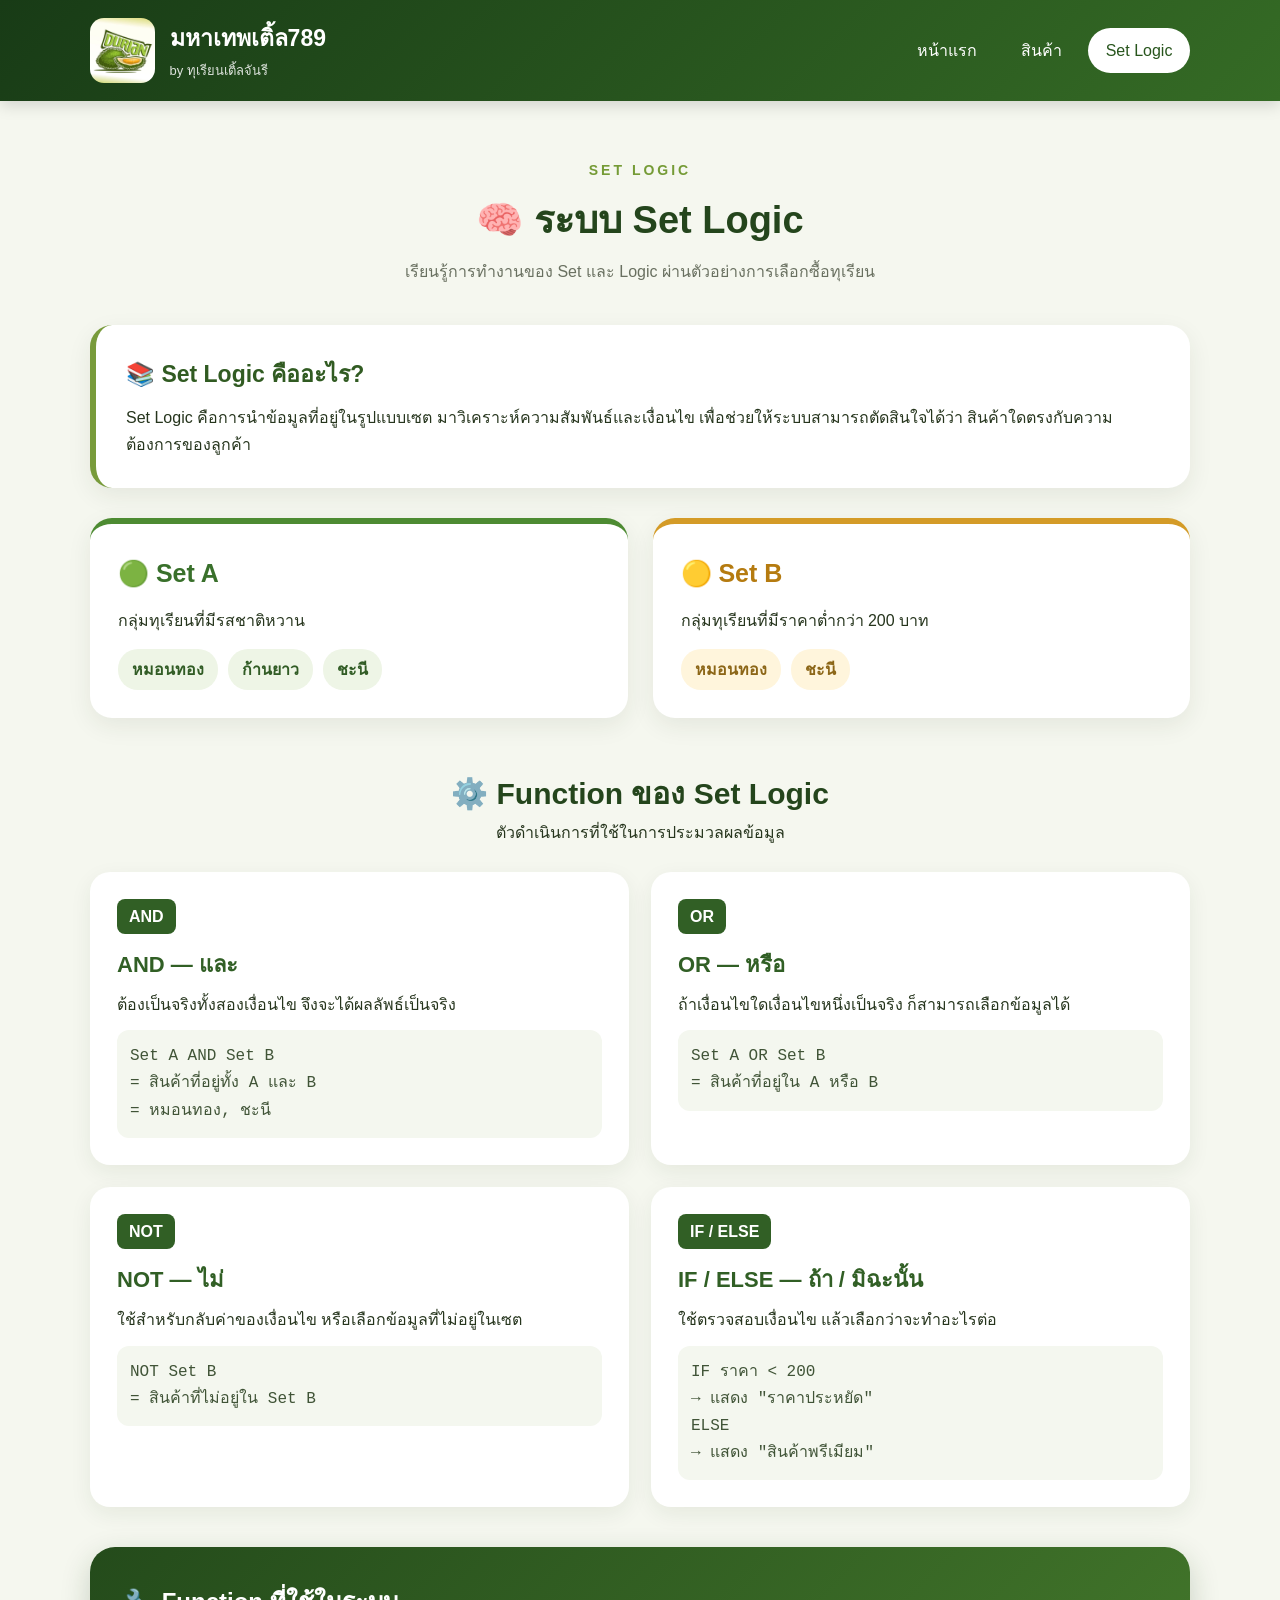
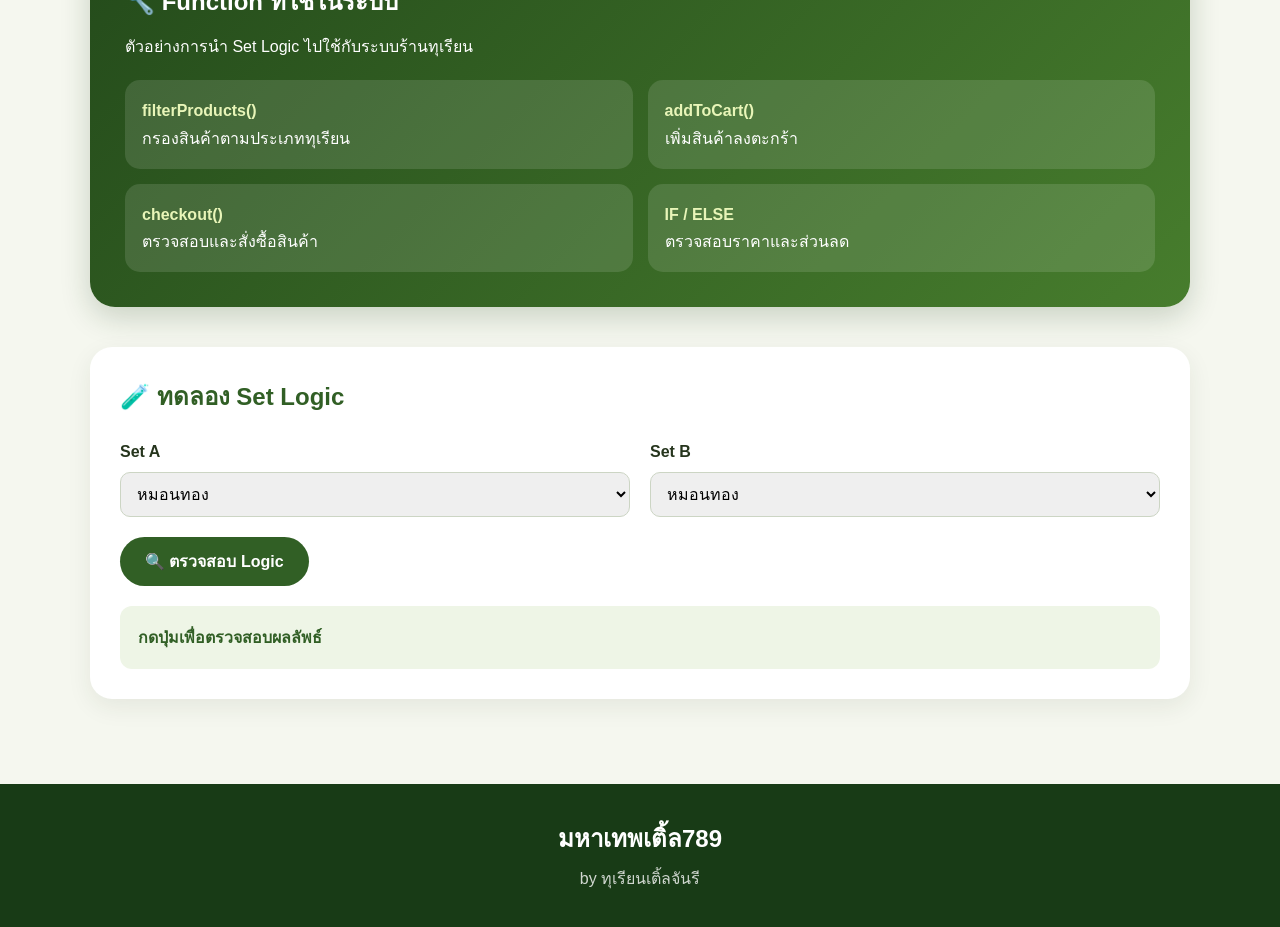
==== commit fe069553: "Update logic.html" ====
--- a/logic.html
+++ b/logic.html
@@ -6,280 +6,689 @@
 
     <title>Set Logic | มหาเทพเติ้ล789</title>
 
-    <link rel="stylesheet" href="style.css">
+    <style>
+
+        * {
+            box-sizing: border-box;
+            margin: 0;
+            padding: 0;
+        }
+
+        body {
+            font-family: "Segoe UI", Tahoma, sans-serif;
+            background: #f5f7ef;
+            color: #26351d;
+            line-height: 1.7;
+        }
+
+        /* ================= HEADER ================= */
+
+        .header {
+            background: linear-gradient(135deg, #183b16, #356b25);
+            color: white;
+            padding: 18px 7%;
+            display: flex;
+            justify-content: space-between;
+            align-items: center;
+            gap: 30px;
+            box-shadow: 0 4px 15px rgba(0,0,0,0.15);
+            position: sticky;
+            top: 0;
+            z-index: 100;
+        }
+
+        .logo-area {
+            display: flex;
+            align-items: center;
+            gap: 15px;
+        }
+
+        .logo {
+            width: 65px;
+            height: 65px;
+            object-fit: cover;
+            border-radius: 14px;
+            background: white;
+        }
+
+        .logo-area h1 {
+            font-size: 23px;
+            margin-bottom: 2px;
+        }
+
+        .logo-area p {
+            font-size: 13px;
+            opacity: 0.85;
+        }
+
+        nav {
+            display: flex;
+            gap: 8px;
+        }
+
+        nav a {
+            color: white;
+            text-decoration: none;
+            padding: 9px 18px;
+            border-radius: 25px;
+            transition: 0.3s;
+        }
+
+        nav a:hover,
+        nav a.active {
+            background: white;
+            color: #28551d;
+        }
+
+
+        /* ================= CONTAINER ================= */
+
+        .container {
+            width: min(1100px, 92%);
+            margin: auto;
+            padding: 55px 0;
+        }
+
+        .section-title {
+            text-align: center;
+            margin-bottom: 40px;
+        }
+
+        .section-title span {
+            color: #759b36;
+            font-size: 14px;
+            font-weight: bold;
+            letter-spacing: 3px;
+        }
+
+        .section-title h2 {
+            font-size: 38px;
+            margin: 5px 0;
+            color: #24451c;
+        }
+
+        .section-title p {
+            color: #697060;
+        }
+
+
+        /* ================= INTRO ================= */
+
+        .intro {
+            background: white;
+            border-radius: 22px;
+            padding: 30px;
+            margin-bottom: 30px;
+            box-shadow: 0 8px 25px rgba(34,55,20,0.08);
+            border-left: 6px solid #789b3b;
+        }
+
+        .intro h3 {
+            color: #315b22;
+            margin-bottom: 10px;
+            font-size: 23px;
+        }
+
+
+        /* ================= SET A / B ================= */
+
+        .set-grid {
+            display: grid;
+            grid-template-columns: repeat(2, 1fr);
+            gap: 25px;
+            margin-bottom: 40px;
+        }
+
+        .set-card {
+            background: white;
+            border-radius: 22px;
+            padding: 28px;
+            box-shadow: 0 8px 25px rgba(34,55,20,0.08);
+        }
+
+        .set-card.a {
+            border-top: 6px solid #4d8b32;
+        }
+
+        .set-card.b {
+            border-top: 6px solid #d49b27;
+        }
+
+        .set-card h3 {
+            font-size: 25px;
+            margin-bottom: 12px;
+        }
+
+        .set-card.a h3 {
+            color: #39702b;
+        }
+
+        .set-card.b h3 {
+            color: #b57b10;
+        }
+
+        .set-list {
+            display: flex;
+            flex-wrap: wrap;
+            gap: 10px;
+            margin-top: 15px;
+        }
+
+        .set-item {
+            background: #eef5e6;
+            color: #315c25;
+            padding: 7px 14px;
+            border-radius: 20px;
+            font-weight: bold;
+        }
+
+        .set-card.b .set-item {
+            background: #fff5dc;
+            color: #8c6617;
+        }
+
+
+        /* ================= LOGIC ================= */
+
+        .logic-title {
+            text-align: center;
+            margin: 50px 0 25px;
+        }
+
+        .logic-title h2 {
+            color: #24451c;
+            font-size: 30px;
+        }
+
+        .logic-grid {
+            display: grid;
+            grid-template-columns: repeat(2, 1fr);
+            gap: 22px;
+        }
+
+        .logic-card {
+            background: white;
+            padding: 27px;
+            border-radius: 20px;
+            box-shadow: 0 7px 22px rgba(34,55,20,0.07);
+            transition: 0.3s;
+        }
+
+        .logic-card:hover {
+            transform: translateY(-4px);
+        }
+
+        .logic-card h3 {
+            color: #315f25;
+            margin-bottom: 8px;
+            font-size: 22px;
+        }
+
+        .logic-card .symbol {
+            display: inline-block;
+            background: #315f25;
+            color: white;
+            padding: 4px 12px;
+            border-radius: 8px;
+            font-weight: bold;
+            margin-bottom: 12px;
+        }
+
+        .logic-example {
+            background: #f4f7ef;
+            padding: 13px;
+            border-radius: 12px;
+            margin-top: 12px;
+            font-family: Consolas, monospace;
+            color: #405437;
+        }
+
+
+        /* ================= FUNCTION ================= */
+
+        .function-box {
+            margin-top: 40px;
+            background: linear-gradient(135deg, #244b1b, #477d2d);
+            color: white;
+            border-radius: 25px;
+            padding: 35px;
+            box-shadow: 0 10px 30px rgba(25,60,20,0.2);
+        }
+
+        .function-box h2 {
+            margin-bottom: 10px;
+        }
+
+        .function-list {
+            margin-top: 20px;
+            display: grid;
+            grid-template-columns: repeat(2, 1fr);
+            gap: 15px;
+        }
+
+        .function-item {
+            background: rgba(255,255,255,0.12);
+            padding: 17px;
+            border-radius: 15px;
+        }
+
+        .function-item strong {
+            color: #e8f5b8;
+        }
+
+
+        /* ================= DEMO ================= */
+
+        .demo {
+            background: white;
+            margin-top: 40px;
+            padding: 30px;
+            border-radius: 22px;
+            box-shadow: 0 8px 25px rgba(34,55,20,0.08);
+        }
+
+        .demo h2 {
+            color: #315f25;
+            margin-bottom: 20px;
+        }
+
+        .demo-row {
+            display: grid;
+            grid-template-columns: 1fr 1fr;
+            gap: 20px;
+            margin-bottom: 20px;
+        }
+
+        .demo label {
+            font-weight: bold;
+            display: block;
+            margin-bottom: 7px;
+        }
+
+        .demo select {
+            width: 100%;
+            padding: 12px;
+            border: 1px solid #ccd5c4;
+            border-radius: 10px;
+            font-size: 16px;
+        }
+
+        .logic-btn {
+            background: #315f25;
+            color: white;
+            border: none;
+            padding: 12px 25px;
+            border-radius: 25px;
+            cursor: pointer;
+            font-size: 16px;
+            font-weight: bold;
+        }
+
+        .logic-btn:hover {
+            background: #203f18;
+        }
+
+        #result {
+            margin-top: 20px;
+            padding: 18px;
+            border-radius: 12px;
+            background: #eef5e6;
+            color: #315f25;
+            font-weight: bold;
+        }
+
+
+        /* ================= FOOTER ================= */
+
+        footer {
+            background: #183b16;
+            color: white;
+            text-align: center;
+            padding: 35px 20px;
+            margin-top: 30px;
+        }
+
+        footer h2 {
+            margin-bottom: 5px;
+        }
+
+        footer p {
+            opacity: 0.8;
+        }
+
+
+        /* ================= RESPONSIVE ================= */
+
+        @media (max-width: 750px) {
+
+            .header {
+                flex-direction: column;
+                text-align: center;
+            }
+
+            .logo-area {
+                justify-content: center;
+            }
+
+            nav {
+                flex-wrap: wrap;
+                justify-content: center;
+            }
+
+            .set-grid,
+            .logic-grid,
+            .function-list,
+            .demo-row {
+                grid-template-columns: 1fr;
+            }
+
+            .section-title h2 {
+                font-size: 30px;
+            }
+        }
+
+    </style>
 </head>
 
+
 <body>
 
+
 <!-- ================= HEADER ================= -->
+
 <header class="header">
 
     <div class="logo-area">
-        <img src="logo.png" alt="โลโก้ร้าน" class="logo">
+
+        <img src="logo.png"
+             alt="โลโก้มหาเทพเติ้ล789"
+             class="logo">
 
         <div>
             <h1>มหาเทพเติ้ล789</h1>
             <p>by ทุเรียนเติ้ลจันรี</p>
         </div>
+
     </div>
 
+
     <nav>
-        <a href="index.html">หน้าแรก</a>
-        <a href="products.html">สินค้า</a>
-        <a href="logic.html" class="active">Set Logic</a>
+
+        <a href="index.html">
+            หน้าแรก
+        </a>
+
+        <a href="products.html">
+            สินค้า
+        </a>
+
+        <a href="logic.html" class="active">
+            Set Logic
+        </a>
+
     </nav>
 
 </header>
 
 
-<!-- ================= HERO ================= -->
-<section class="logic-hero">
-
-    <div class="logic-hero-content">
-
-        <span class="logic-label">
-            PREMIUM DURIAN
-        </span>
-
-        <h2>
-            SET LOGIC
-        </h2>
+
+<!-- ================= MAIN ================= -->
+
+<main class="container">
+
+
+    <div class="section-title">
+
+        <span>SET LOGIC</span>
+
+        <h2>🧠 ระบบ Set Logic</h2>
 
         <p>
-            เลือกชุดทุเรียนที่เหมาะกับคุณ
-            พร้อมคำนวณราคาและส่วนลดได้อย่างง่ายดาย
+            เรียนรู้การทำงานของ Set และ Logic
+            ผ่านตัวอย่างการเลือกซื้อทุเรียน
         </p>
 
-        <a href="products.html" class="logic-main-btn">
-            🍈 ดูสินค้าทั้งหมด
-        </a>
-
     </div>
 
-</section>
-
-
-<!-- ================= SET LOGIC ================= -->
-<main class="logic-container">
-
-    <div class="section-title">
-
-        <span>CHOOSE YOUR SET</span>
-
-        <h2>
-            🍈 เลือกชุดทุเรียน
-        </h2>
+
+
+    <!-- ================= INTRO ================= -->
+
+    <section class="intro">
+
+        <h3>📚 Set Logic คืออะไร?</h3>
 
         <p>
-            เราจัดชุดทุเรียนไว้ให้เลือก
-            เหมาะสำหรับซื้อรับประทานเองและซื้อเป็นของฝาก
+            Set Logic คือการนำข้อมูลที่อยู่ในรูปแบบเซต
+            มาวิเคราะห์ความสัมพันธ์และเงื่อนไข
+            เพื่อช่วยให้ระบบสามารถตัดสินใจได้ว่า
+            สินค้าใดตรงกับความต้องการของลูกค้า
         </p>
 
+    </section>
+
+
+
+    <!-- ================= SET A / B ================= -->
+
+    <div class="set-grid">
+
+
+        <div class="set-card a">
+
+            <h3>🟢 Set A</h3>
+
+            <p>
+                กลุ่มทุเรียนที่มีรสชาติหวาน
+            </p>
+
+            <div class="set-list">
+
+                <span class="set-item">
+                    หมอนทอง
+                </span>
+
+                <span class="set-item">
+                    ก้านยาว
+                </span>
+
+                <span class="set-item">
+                    ชะนี
+                </span>
+
+            </div>
+
+        </div>
+
+
+
+        <div class="set-card b">
+
+            <h3>🟡 Set B</h3>
+
+            <p>
+                กลุ่มทุเรียนที่มีราคาต่ำกว่า 200 บาท
+            </p>
+
+            <div class="set-list">
+
+                <span class="set-item">
+                    หมอนทอง
+                </span>
+
+                <span class="set-item">
+                    ชะนี
+                </span>
+
+            </div>
+
+        </div>
+
     </div>
 
 
-    <!-- SET CARDS -->
+
+    <!-- ================= LOGIC ================= -->
+
+    <div class="logic-title">
+
+        <h2>⚙️ Function ของ Set Logic</h2>
+
+        <p>
+            ตัวดำเนินการที่ใช้ในการประมวลผลข้อมูล
+        </p>
+
+    </div>
+
+
+
     <div class="logic-grid">
 
 
-        <!-- SET 1 -->
+        <!-- AND -->
+
         <div class="logic-card">
 
-            <div class="logic-icon">
-                🍈
-            </div>
-
-            <span class="logic-tag">
-                POPULAR
+            <span class="symbol">
+                AND
             </span>
 
-            <h3>
-                Set Mini
-            </h3>
+            <h3>AND — และ</h3>
 
             <p>
-                ชุดเล็กสำหรับรับประทานเอง
-                เหมาะสำหรับ 1–2 คน
+                ต้องเป็นจริงทั้งสองเงื่อนไข
+                จึงจะได้ผลลัพธ์เป็นจริง
             </p>
 
-            <div class="logic-price">
-                299 <small>บาท</small>
-            </div>
-
-            <ul>
-                <li>✓ ทุเรียนคัดคุณภาพ</li>
-                <li>✓ เนื้อหวานมัน</li>
-                <li>✓ แพ็กอย่างดี</li>
-            </ul>
-
-            <a href="products.html" class="logic-btn">
-                เลือกชุดนี้
-            </a>
-
-        </div>
-
-
-        <!-- SET 2 -->
-        <div class="logic-card featured">
-
-            <div class="logic-icon">
-                👑
-            </div>
-
-            <span class="logic-tag">
-                BEST SELLER
+            <div class="logic-example">
+                Set A AND Set B
+                <br>
+                = สินค้าที่อยู่ทั้ง A และ B
+                <br>
+                = หมอนทอง, ชะนี
+            </div>
+
+        </div>
+
+
+
+        <!-- OR -->
+
+        <div class="logic-card">
+
+            <span class="symbol">
+                OR
             </span>
 
-            <h3>
-                Set Premium
-            </h3>
+            <h3>OR — หรือ</h3>
 
             <p>
-                ชุดยอดนิยมสำหรับครอบครัว
-                คัดเฉพาะทุเรียนคุณภาพดี
+                ถ้าเงื่อนไขใดเงื่อนไขหนึ่งเป็นจริง
+                ก็สามารถเลือกข้อมูลได้
             </p>
 
-            <div class="logic-price">
-                599 <small>บาท</small>
-            </div>
-
-            <ul>
-                <li>✓ หมอนทองพรีเมียม</li>
-                <li>✓ คัดเกรดพิเศษ</li>
-                <li>✓ แพ็กเกจพรีเมียม</li>
-            </ul>
-
-            <a href="products.html" class="logic-btn">
-                เลือกชุดนี้
-            </a>
-
-        </div>
-
-
-        <!-- SET 3 -->
+            <div class="logic-example">
+                Set A OR Set B
+                <br>
+                = สินค้าที่อยู่ใน A หรือ B
+            </div>
+
+        </div>
+
+
+
+        <!-- NOT -->
+
         <div class="logic-card">
 
-            <div class="logic-icon">
-                🎁
-            </div>
-
-            <span class="logic-tag">
-                GIFT SET
+            <span class="symbol">
+                NOT
             </span>
 
-            <h3>
-                Set Family
-            </h3>
+            <h3>NOT — ไม่</h3>
 
             <p>
-                ชุดใหญ่สำหรับครอบครัว
-                หรือมอบเป็นของฝาก
+                ใช้สำหรับกลับค่าของเงื่อนไข
+                หรือเลือกข้อมูลที่ไม่อยู่ในเซต
             </p>
 
-            <div class="logic-price">
-                999 <small>บาท</small>
-            </div>
-
-            <ul>
-                <li>✓ ทุเรียนหลายสายพันธุ์</li>
-                <li>✓ ปริมาณคุ้มค่า</li>
-                <li>✓ เหมาะสำหรับเป็นของฝาก</li>
-            </ul>
-
-            <a href="products.html" class="logic-btn">
-                เลือกชุดนี้
-            </a>
-
-        </div>
+            <div class="logic-example">
+                NOT Set B
+                <br>
+                = สินค้าที่ไม่อยู่ใน Set B
+            </div>
+
+        </div>
+
+
+
+        <!-- IF ELSE -->
+
+        <div class="logic-card">
+
+            <span class="symbol">
+                IF / ELSE
+            </span>
+
+            <h3>IF / ELSE — ถ้า / มิฉะนั้น</h3>
+
+            <p>
+                ใช้ตรวจสอบเงื่อนไข
+                แล้วเลือกว่าจะทำอะไรต่อ
+            </p>
+
+            <div class="logic-example">
+                IF ราคา &lt; 200
+                <br>
+                → แสดง "ราคาประหยัด"
+                <br>
+                ELSE
+                <br>
+                → แสดง "สินค้าพรีเมียม"
+            </div>
+
+        </div>
+
 
     </div>
 
 
-    <!-- ================= HOW IT WORKS ================= -->
-    <section class="logic-info">
-
-        <div class="section-title">
-
-            <span>HOW IT WORKS</span>
-
-            <h2>
-                🛒 สั่งซื้ออย่างไร?
-            </h2>
-
-        </div>
-
-
-        <div class="steps">
-
-            <div class="step">
-
-                <div class="step-number">
-                    01
-                </div>
-
-                <h3>
-                    เลือกสินค้า
-                </h3>
-
-                <p>
-                    เลือกสายพันธุ์หรือชุดทุเรียน
-                    ที่ต้องการ
-                </p>
-
-            </div>
-
-
-            <div class="step">
-
-                <div class="step-number">
-                    02
-                </div>
-
-                <h3>
-                    เพิ่มลงตะกร้า
-                </h3>
-
-                <p>
-                    กดปุ่มเพิ่มลงตะกร้า
-                    เพื่อรวมรายการสินค้า
-                </p>
-
-            </div>
-
-
-            <div class="step">
-
-                <div class="step-number">
-                    03
-                </div>
-
-                <h3>
-                    ตรวจสอบราคา
-                </h3>
-
-                <p>
-                    ระบบคำนวณส่วนลด
-                    และยอดสุทธิให้
-                </p>
-
-            </div>
-
-
-            <div class="step">
-
-                <div class="step-number">
-                    04
-                </div>
-
-                <h3>
-                    สั่งซื้อ
-                </h3>
-
-                <p>
-                    ตรวจสอบรายการ
-                    แล้วกดสั่งซื้อ
-                </p>
-
+
+    <!-- ================= FUNCTION ================= -->
+
+    <section class="function-box">
+
+        <h2>🔧 Function ที่ใช้ในระบบ</h2>
+
+        <p>
+            ตัวอย่างการนำ Set Logic ไปใช้กับระบบร้านทุเรียน
+        </p>
+
+
+        <div class="function-list">
+
+            <div class="function-item">
+                <strong>filterProducts()</strong>
+                <br>
+                กรองสินค้าตามประเภททุเรียน
+            </div>
+
+            <div class="function-item">
+                <strong>addToCart()</strong>
+                <br>
+                เพิ่มสินค้าลงตะกร้า
+            </div>
+
+            <div class="function-item">
+                <strong>checkout()</strong>
+                <br>
+                ตรวจสอบและสั่งซื้อสินค้า
+            </div>
+
+            <div class="function-item">
+                <strong>IF / ELSE</strong>
+                <br>
+                ตรวจสอบราคาและส่วนลด
             </div>
 
         </div>
@@ -287,27 +696,89 @@
     </section>
 
 
-    <!-- ================= CTA ================= -->
-    <section class="logic-cta">
-
-        <h2>
-            🍈 พร้อมเลือกทุเรียนของคุณแล้วหรือยัง?
-        </h2>
-
-        <p>
-            ทุเรียนคุณภาพดี คัดสรรเพื่อคุณ
-        </p>
-
-        <a href="products.html">
-            🛍️ ไปเลือกสินค้า
-        </a>
+
+    <!-- ================= DEMO ================= -->
+
+    <section class="demo">
+
+        <h2>🧪 ทดลอง Set Logic</h2>
+
+        <div class="demo-row">
+
+            <div>
+
+                <label>
+                    Set A
+                </label>
+
+                <select id="setA">
+
+                    <option value="monthong">
+                        หมอนทอง
+                    </option>
+
+                    <option value="kan-yai">
+                        ก้านยาว
+                    </option>
+
+                    <option value="chanee">
+                        ชะนี
+                    </option>
+
+                </select>
+
+            </div>
+
+
+            <div>
+
+                <label>
+                    Set B
+                </label>
+
+                <select id="setB">
+
+                    <option value="monthong">
+                        หมอนทอง
+                    </option>
+
+                    <option value="kan-yai">
+                        ก้านยาว
+                    </option>
+
+                    <option value="chanee">
+                        ชะนี
+                    </option>
+
+                </select>
+
+            </div>
+
+        </div>
+
+
+        <button
+            class="logic-btn"
+            onclick="checkLogic()">
+
+            🔍 ตรวจสอบ Logic
+
+        </button>
+
+
+        <div id="result">
+            กดปุ่มเพื่อตรวจสอบผลลัพธ์
+        </div>
 
     </section>
 
+
 </main>
 
 
+
 <!-- ================= FOOTER ================= -->
+
 <footer>
 
     <h2>
@@ -318,11 +789,37 @@
         by ทุเรียนเติ้ลจันรี
     </p>
 
-    <p class="footer-copy">
-        © 2026 Durian Tael789. All Rights Reserved.
-    </p>
-
 </footer>
+
+
+
+<script>
+
+function checkLogic() {
+
+    const A = document.getElementById("setA").value;
+
+    const B = document.getElementById("setB").value;
+
+    const result = document.getElementById("result");
+
+
+    if (A === B) {
+
+        result.innerHTML =
+            "✅ AND เป็นจริง — ข้อมูลอยู่ใน Set A และ Set B เหมือนกัน";
+
+    } else {
+
+        result.innerHTML =
+            "❌ AND เป็นเท็จ — ข้อมูลของ Set A และ Set B ไม่เหมือนกัน";
+
+    }
+
+}
+
+</script>
+
 
 </body>
 </html>
